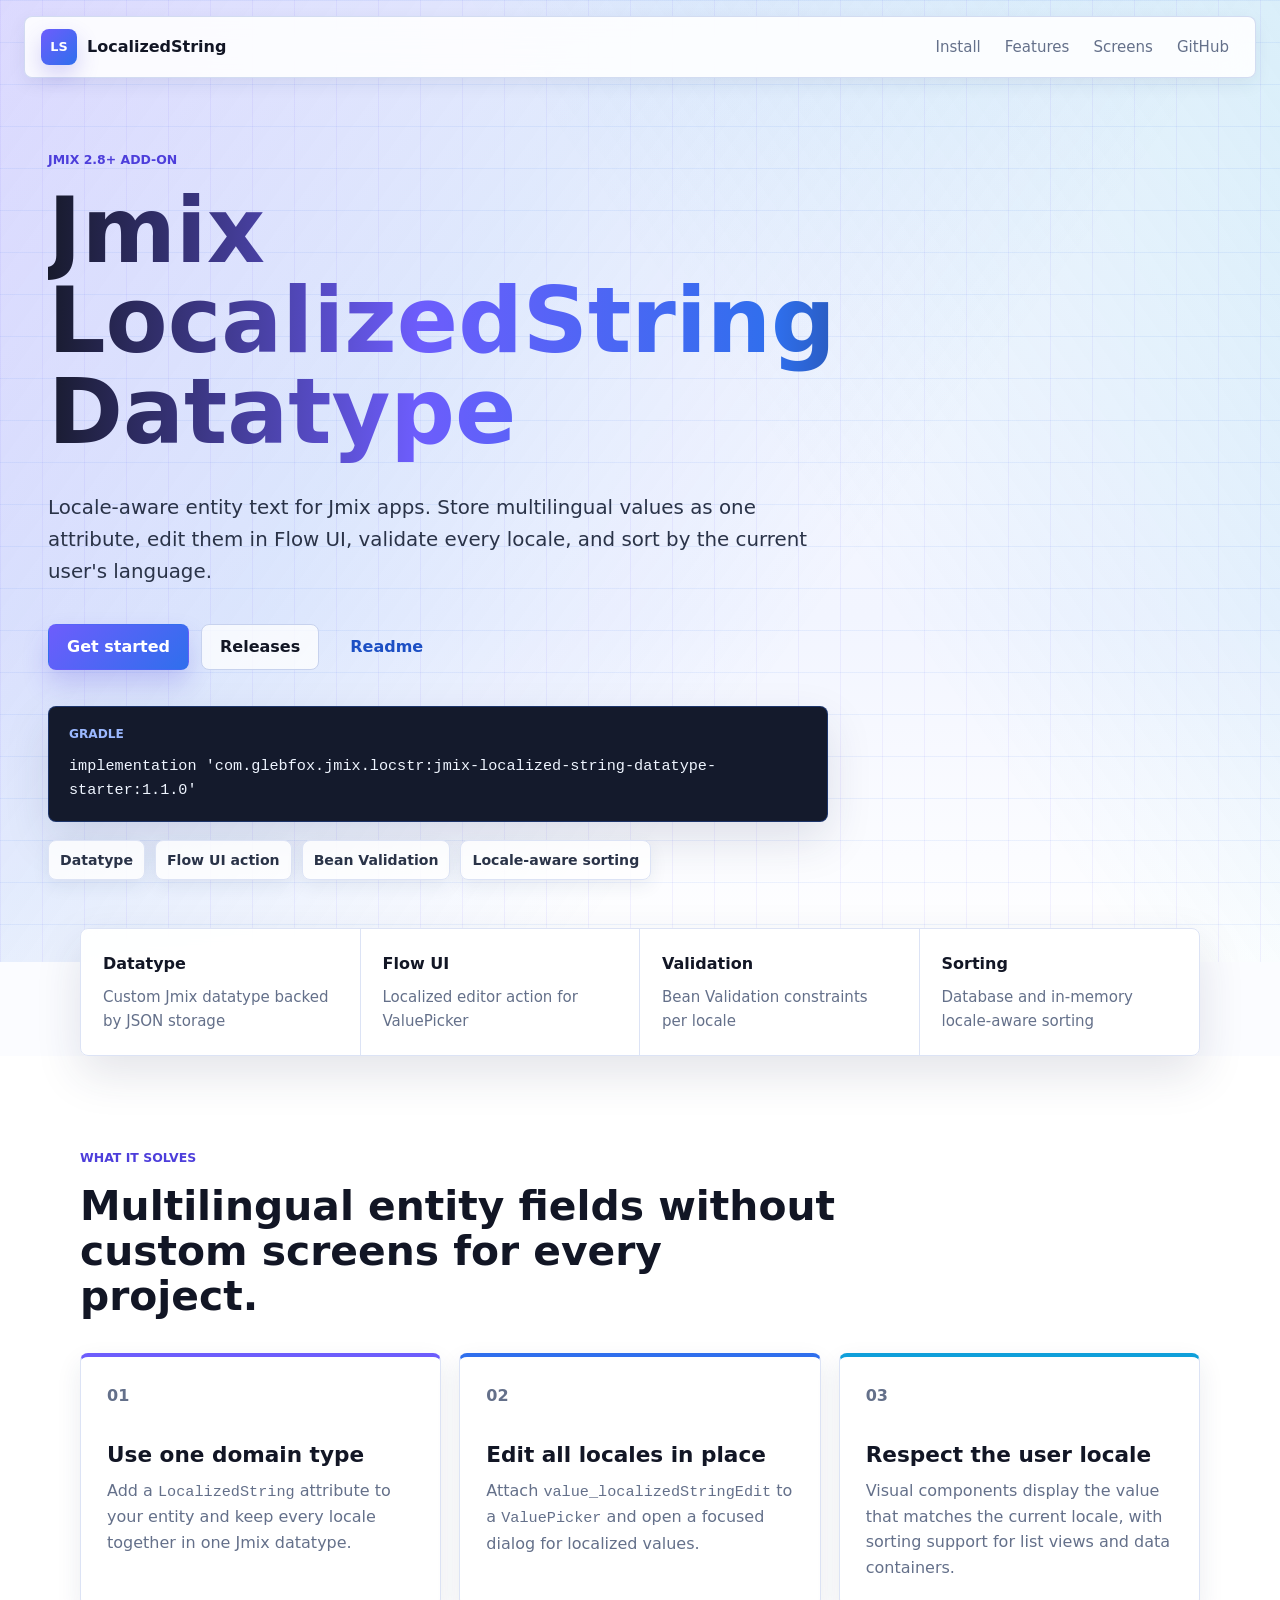
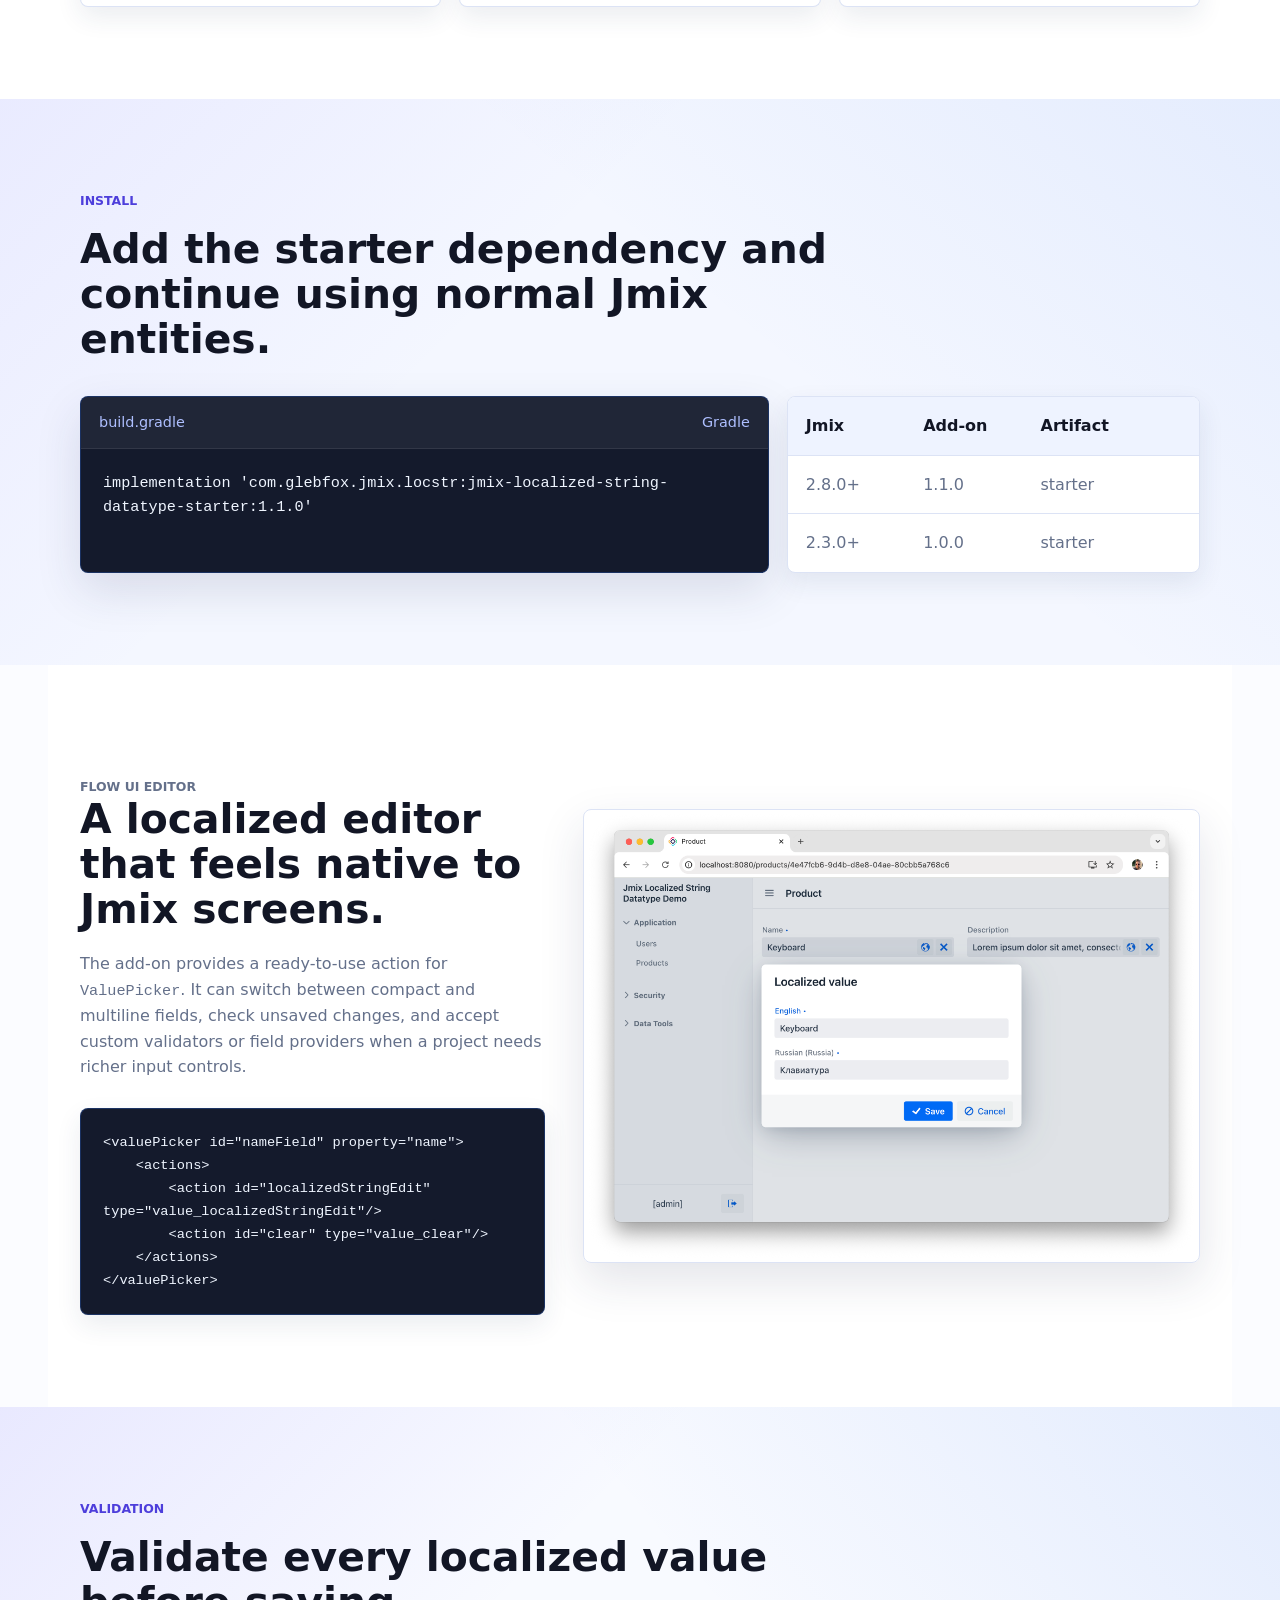
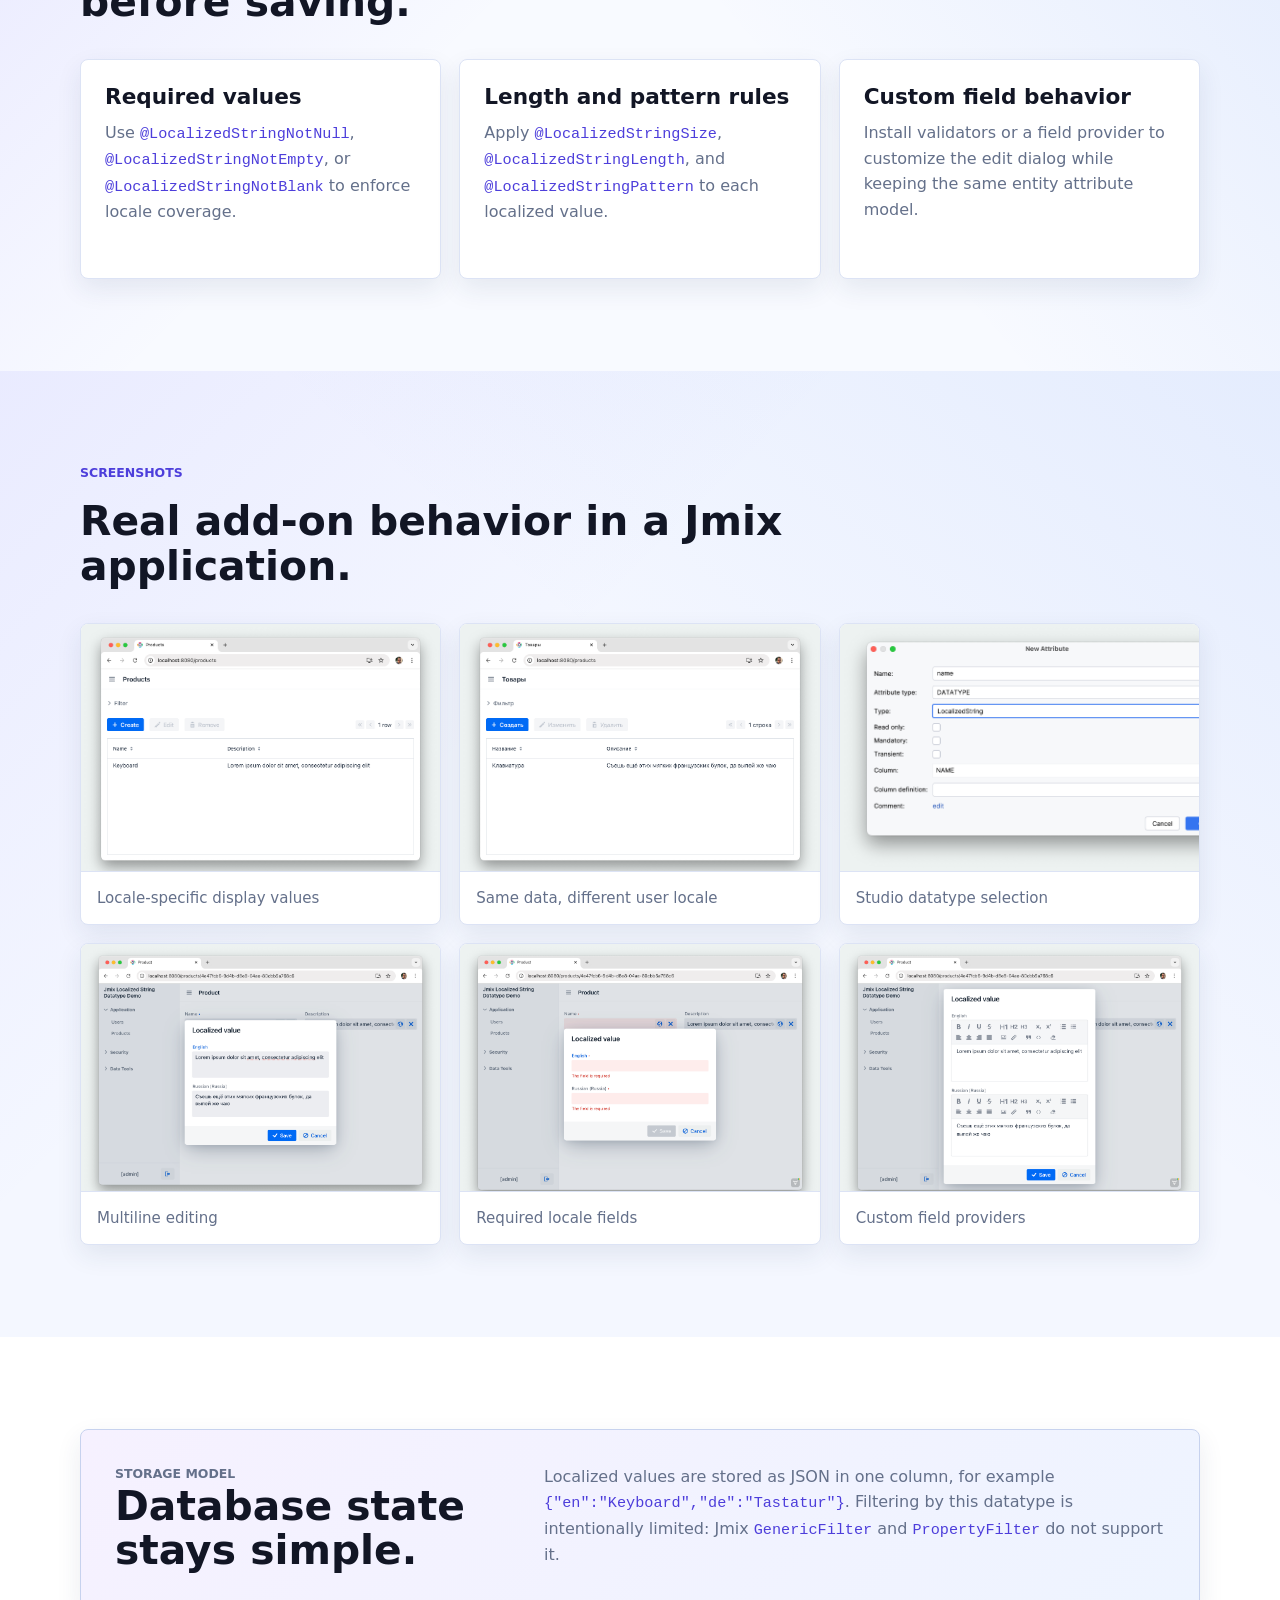
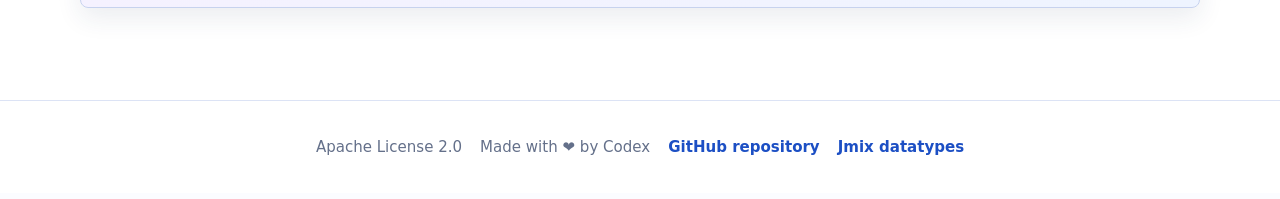
==== docs/index.html @ b75c4403 "Add GitHub Pages site" ====
<!doctype html>
<html lang="en">
<head>
    <meta charset="utf-8">
    <meta name="viewport" content="width=device-width, initial-scale=1">
    <meta name="description" content="Jmix LocalizedString Datatype add-on for storing, editing, validating, and sorting localized entity attributes.">
    <title>Jmix LocalizedString Datatype</title>
    <link rel="stylesheet" href="styles.css">
</head>
<body>
<header class="site-header">
    <a class="brand" href="#top" aria-label="Jmix LocalizedString Datatype home">
        <span class="brand-mark">LS</span>
        <span>LocalizedString</span>
    </a>
    <nav class="site-nav" aria-label="Primary navigation">
        <a href="#install">Install</a>
        <a href="#features">Features</a>
        <a href="#screens">Screens</a>
        <a href="https://github.com/glebfox/jmix-localized-string-datatype-addon">GitHub</a>
    </nav>
</header>

<main id="top">
    <section class="hero" aria-labelledby="hero-title">
        <div class="hero-shell">
            <div class="hero-content">
                <p class="eyebrow">Jmix 2.8+ add-on</p>
                <h1 id="hero-title">Jmix LocalizedString Datatype</h1>
                <p class="hero-copy">
                    Locale-aware entity text for Jmix apps. Store multilingual values as one
                    attribute, edit them in Flow UI, validate every locale, and sort by the
                    current user's language.
                </p>
                <div class="hero-actions" aria-label="Project links">
                    <a class="button primary" href="#install">Get started</a>
                    <a class="button secondary" href="https://github.com/glebfox/jmix-localized-string-datatype-addon/releases">Releases</a>
                    <a class="button ghost" href="https://github.com/glebfox/jmix-localized-string-datatype-addon/blob/main/README.md">Readme</a>
                </div>
                <div class="hero-terminal" aria-label="Gradle dependency">
                    <span class="terminal-label">Gradle</span>
                    <code>implementation 'com.glebfox.jmix.locstr:jmix-localized-string-datatype-starter:1.1.0'</code>
                </div>
                <div class="hero-tags" aria-label="Add-on capabilities">
                    <span>Datatype</span>
                    <span>Flow UI action</span>
                    <span>Bean Validation</span>
                    <span>Locale-aware sorting</span>
                </div>
            </div>
        </div>
    </section>

    <section class="proof-strip" aria-label="Project highlights">
        <div>
            <strong>Datatype</strong>
            <span>Custom Jmix datatype backed by JSON storage</span>
        </div>
        <div>
            <strong>Flow UI</strong>
            <span>Localized editor action for ValuePicker</span>
        </div>
        <div>
            <strong>Validation</strong>
            <span>Bean Validation constraints per locale</span>
        </div>
        <div>
            <strong>Sorting</strong>
            <span>Database and in-memory locale-aware sorting</span>
        </div>
    </section>

    <section class="section intro-section" id="features">
        <div class="section-heading">
            <p class="eyebrow">What it solves</p>
            <h2>Multilingual entity fields without custom screens for every project.</h2>
        </div>
        <div class="feature-grid">
            <article class="feature-card">
                <span class="feature-kicker">01</span>
                <h3>Use one domain type</h3>
                <p>
                    Add a <code>LocalizedString</code> attribute to your entity and keep every locale
                    together in one Jmix datatype.
                </p>
            </article>
            <article class="feature-card accent-coral">
                <span class="feature-kicker">02</span>
                <h3>Edit all locales in place</h3>
                <p>
                    Attach <code>value_localizedStringEdit</code> to a <code>ValuePicker</code>
                    and open a focused dialog for localized values.
                </p>
            </article>
            <article class="feature-card accent-gold">
                <span class="feature-kicker">03</span>
                <h3>Respect the user locale</h3>
                <p>
                    Visual components display the value that matches the current locale, with
                    sorting support for list views and data containers.
                </p>
            </article>
        </div>
    </section>

    <section class="section split-section" id="install">
        <div class="section-heading">
            <p class="eyebrow">Install</p>
            <h2>Add the starter dependency and continue using normal Jmix entities.</h2>
        </div>
        <div class="install-layout">
            <div class="code-panel" aria-label="Gradle dependency">
                <div class="code-panel-header">
                    <span>build.gradle</span>
                    <span>Gradle</span>
                </div>
                <pre><code>implementation 'com.glebfox.jmix.locstr:jmix-localized-string-datatype-starter:1.1.0'</code></pre>
            </div>
            <div class="compat-table" aria-label="Compatibility table">
                <div class="compat-row compat-head">
                    <span>Jmix</span>
                    <span>Add-on</span>
                    <span>Artifact</span>
                </div>
                <div class="compat-row">
                    <span>2.8.0+</span>
                    <span>1.1.0</span>
                    <span>starter</span>
                </div>
                <div class="compat-row">
                    <span>2.3.0+</span>
                    <span>1.0.0</span>
                    <span>starter</span>
                </div>
            </div>
        </div>
    </section>

    <section class="section showcase-section">
        <div class="showcase-copy">
            <p class="eyebrow">Flow UI editor</p>
            <h2>A localized editor that feels native to Jmix screens.</h2>
            <p>
                The add-on provides a ready-to-use action for <code>ValuePicker</code>. It can
                switch between compact and multiline fields, check unsaved changes, and accept
                custom validators or field providers when a project needs richer input controls.
            </p>
            <pre><code>&lt;valuePicker id="nameField" property="name"&gt;
    &lt;actions&gt;
        &lt;action id="localizedStringEdit" type="value_localizedStringEdit"/&gt;
        &lt;action id="clear" type="value_clear"/&gt;
    &lt;/actions&gt;
&lt;/valuePicker&gt;</code></pre>
        </div>
        <figure class="showcase-media">
            <img src="assets/img/edit-dialog.png" alt="LocalizedString edit dialog in a Jmix Flow UI view">
        </figure>
    </section>

    <section class="section validation-section">
        <div class="section-heading">
            <p class="eyebrow">Validation</p>
            <h2>Validate every localized value before saving.</h2>
        </div>
        <div class="validation-grid">
            <article>
                <h3>Required values</h3>
                <p>
                    Use <code>@LocalizedStringNotNull</code>, <code>@LocalizedStringNotEmpty</code>,
                    or <code>@LocalizedStringNotBlank</code> to enforce locale coverage.
                </p>
            </article>
            <article>
                <h3>Length and pattern rules</h3>
                <p>
                    Apply <code>@LocalizedStringSize</code>, <code>@LocalizedStringLength</code>,
                    and <code>@LocalizedStringPattern</code> to each localized value.
                </p>
            </article>
            <article>
                <h3>Custom field behavior</h3>
                <p>
                    Install validators or a field provider to customize the edit dialog while
                    keeping the same entity attribute model.
                </p>
            </article>
        </div>
    </section>

    <section class="section screens-section" id="screens">
        <div class="section-heading">
            <p class="eyebrow">Screenshots</p>
            <h2>Real add-on behavior in a Jmix application.</h2>
        </div>
        <div class="screen-grid">
            <figure>
                <img src="assets/img/localized-value-1.png" alt="Product list displaying English localized values">
                <figcaption>Locale-specific display values</figcaption>
            </figure>
            <figure>
                <img src="assets/img/localized-value-2.png" alt="Product list displaying Russian localized values">
                <figcaption>Same data, different user locale</figcaption>
            </figure>
            <figure>
                <img src="assets/img/attribute-datatype.png" alt="Jmix Studio attribute datatype selector with LocalizedString selected">
                <figcaption>Studio datatype selection</figcaption>
            </figure>
            <figure>
                <img src="assets/img/multiline-fields.png" alt="LocalizedString editor with multiline fields">
                <figcaption>Multiline editing</figcaption>
            </figure>
            <figure>
                <img src="assets/img/required-field.png" alt="LocalizedString editor showing required field validation">
                <figcaption>Required locale fields</figcaption>
            </figure>
            <figure>
                <img src="assets/img/field-provider.png" alt="LocalizedString editor using a custom rich text field provider">
                <figcaption>Custom field providers</figcaption>
            </figure>
        </div>
    </section>

    <section class="section notes-section">
        <div class="notes-panel">
            <div>
                <p class="eyebrow">Storage model</p>
                <h2>Database state stays simple.</h2>
            </div>
            <p>
                Localized values are stored as JSON in one column, for example
                <code>{"en":"Keyboard","de":"Tastatur"}</code>. Filtering by this datatype
                is intentionally limited: Jmix <code>GenericFilter</code> and
                <code>PropertyFilter</code> do not support it.
            </p>
        </div>
    </section>
</main>

<footer class="site-footer">
    <span>Apache License 2.0</span>
    <span>Made with ❤️ by Codex</span>
    <a href="https://github.com/glebfox/jmix-localized-string-datatype-addon">GitHub repository</a>
    <a href="https://docs.jmix.io/jmix/data-model/data-types.html">Jmix datatypes</a>
</footer>
</body>
</html>
---- docs/styles.css ----
:root {
    color-scheme: light;
    --ink: #121625;
    --ink-soft: #2a3348;
    --muted: #64708a;
    --line: #dce3f5;
    --line-strong: #c7d2ee;
    --surface: #ffffff;
    --surface-soft: #f4f7ff;
    --surface-blue: #eef4ff;
    --surface-lilac: #f5f1ff;
    --violet: #6d5dfc;
    --violet-dark: #4d3edb;
    --blue: #2f6fed;
    --blue-dark: #1c4fc4;
    --cyan: #0f9fda;
    --plum: #8d4de8;
    --shadow: 0 18px 46px rgba(35, 50, 88, 0.13);
    --shadow-soft: 0 10px 26px rgba(35, 50, 88, 0.09);
    --shadow-subtle: 0 6px 18px rgba(35, 50, 88, 0.07);
}

* {
    box-sizing: border-box;
}

html {
    scroll-behavior: smooth;
}

body {
    margin: 0;
    font-family: Inter, ui-sans-serif, system-ui, -apple-system, BlinkMacSystemFont, "Segoe UI", sans-serif;
    color: var(--ink);
    background: #fbfcff;
    line-height: 1.6;
}

a {
    color: inherit;
    text-decoration: none;
}

img {
    display: block;
    max-width: 100%;
}

code {
    font-family: "SFMono-Regular", Consolas, "Liberation Mono", monospace;
    font-size: 0.95em;
}

p code,
li code {
    overflow-wrap: anywhere;
}

pre {
    margin: 0;
    overflow-x: auto;
    white-space: pre;
}

.site-header {
    position: fixed;
    z-index: 20;
    top: 16px;
    right: 24px;
    left: 24px;
    display: flex;
    align-items: center;
    justify-content: space-between;
    min-height: 62px;
    padding: 10px 16px;
    color: var(--ink);
    background: rgba(255, 255, 255, 0.88);
    border: 1px solid rgba(199, 210, 238, 0.78);
    border-radius: 8px;
    box-shadow: var(--shadow-subtle);
    backdrop-filter: blur(18px);
}

.brand {
    display: inline-flex;
    align-items: center;
    gap: 10px;
    font-weight: 850;
}

.brand-mark {
    display: inline-grid;
    width: 36px;
    height: 36px;
    place-items: center;
    color: #ffffff;
    background: linear-gradient(135deg, var(--violet), var(--blue));
    border-radius: 8px;
    box-shadow: 0 10px 22px rgba(77, 62, 219, 0.22);
    font-size: 0.8rem;
}

.site-nav {
    display: flex;
    align-items: center;
    gap: 4px;
    font-size: 0.94rem;
}

.site-nav a {
    padding: 8px 10px;
    color: var(--muted);
    border-radius: 8px;
}

.site-nav a:hover,
.site-nav a:focus-visible {
    color: var(--blue-dark);
    background: var(--surface-blue);
}

.hero {
    position: relative;
    overflow: hidden;
    min-height: 730px;
    padding: 150px 32px 82px;
    background:
        linear-gradient(rgba(47, 111, 237, 0.08) 1px, transparent 1px),
        linear-gradient(90deg, rgba(109, 93, 252, 0.08) 1px, transparent 1px),
        linear-gradient(126deg, rgba(109, 93, 252, 0.22) 0%, rgba(47, 111, 237, 0.12) 34%, transparent 64%),
        linear-gradient(235deg, rgba(15, 159, 218, 0.14) 0%, transparent 42%),
        linear-gradient(180deg, #fbfcff 0%, #f2f5ff 64%, #ffffff 100%);
    background-size: 42px 42px, 42px 42px, auto, auto, auto;
}

.hero-shell {
    position: relative;
    z-index: 1;
    width: min(1184px, 100%);
    margin: 0 auto;
}

.hero-content {
    max-width: 980px;
}

.eyebrow {
    margin: 0 0 16px;
    color: var(--violet-dark);
    font-size: 0.78rem;
    font-weight: 850;
    letter-spacing: 0;
    text-transform: uppercase;
}

.hero h1 {
    display: block;
    max-width: 980px;
    margin: 0;
    padding-bottom: 0.08em;
    color: transparent;
    background: linear-gradient(92deg, #171a2b 0%, var(--violet) 38%, var(--blue) 74%, #171a2b 100%);
    -webkit-background-clip: text;
    background-clip: text;
    font-size: 5.65rem;
    line-height: 1;
    letter-spacing: 0;
}

.hero-copy {
    max-width: 760px;
    margin: 28px 0 0;
    color: var(--ink-soft);
    font-size: 1.24rem;
}

.hero-actions {
    display: flex;
    flex-wrap: wrap;
    gap: 12px;
    margin-top: 36px;
}

.button {
    display: inline-flex;
    align-items: center;
    justify-content: center;
    min-height: 46px;
    padding: 0 18px;
    border: 1px solid transparent;
    border-radius: 8px;
    font-weight: 850;
}

.button.primary {
    color: #ffffff;
    background: linear-gradient(135deg, var(--violet), var(--blue));
    box-shadow: 0 14px 26px rgba(77, 62, 219, 0.22);
}

.button.secondary {
    color: var(--ink);
    border-color: var(--line-strong);
    background: rgba(255, 255, 255, 0.76);
}

.button.ghost {
    color: var(--blue-dark);
}

.button:hover,
.button:focus-visible {
    transform: translateY(-1px);
}

.hero-terminal {
    display: grid;
    gap: 10px;
    width: min(780px, 100%);
    margin-top: 36px;
    padding: 18px 20px;
    color: #eff5ff;
    background: #141a2c;
    border: 1px solid rgba(47, 111, 237, 0.32);
    border-radius: 8px;
    box-shadow: var(--shadow);
}

.terminal-label {
    color: #9bb8ff;
    font-size: 0.76rem;
    font-weight: 850;
    text-transform: uppercase;
}

.hero-terminal code {
    overflow-wrap: anywhere;
}

.hero-tags {
    display: flex;
    flex-wrap: wrap;
    gap: 10px;
    margin-top: 18px;
}

.hero-tags span {
    padding: 8px 11px;
    color: var(--ink-soft);
    background: rgba(255, 255, 255, 0.84);
    border: 1px solid var(--line);
    border-radius: 8px;
    box-shadow: var(--shadow-subtle);
    font-size: 0.88rem;
    font-weight: 750;
}

.proof-strip {
    position: relative;
    z-index: 2;
    display: grid;
    grid-template-columns: repeat(4, 1fr);
    width: min(1120px, calc(100% - 48px));
    margin: -34px auto 0;
    overflow: hidden;
    background: rgba(255, 255, 255, 0.94);
    border: 1px solid var(--line);
    border-radius: 8px;
    box-shadow: var(--shadow);
    backdrop-filter: blur(16px);
}

.proof-strip div {
    min-height: 118px;
    padding: 22px;
    border-right: 1px solid var(--line);
}

.proof-strip div:last-child {
    border-right: 0;
}

.proof-strip strong {
    display: block;
    font-size: 1rem;
}

.proof-strip span {
    display: block;
    margin-top: 8px;
    color: var(--muted);
    font-size: 0.94rem;
}

.section {
    padding: 92px 32px;
}

.section-heading {
    width: min(1120px, 100%);
    margin: 0 auto 34px;
}

.section-heading h2,
.showcase-copy h2,
.notes-panel h2 {
    max-width: 760px;
    margin: 0;
    color: var(--ink);
    font-size: 2.55rem;
    line-height: 1.1;
    letter-spacing: 0;
}

.intro-section,
.notes-section {
    background: #ffffff;
}

.feature-grid {
    display: grid;
    grid-template-columns: repeat(3, 1fr);
    gap: 18px;
    width: min(1120px, 100%);
    margin: 0 auto;
}

.feature-card,
.validation-grid article,
.screen-grid figure {
    border: 1px solid var(--line);
    border-radius: 8px;
    background: var(--surface);
    box-shadow: var(--shadow-soft);
}

.feature-card {
    min-height: 250px;
    padding: 26px;
    border-top: 4px solid var(--violet);
}

.feature-card.accent-coral {
    border-top-color: var(--blue);
}

.feature-card.accent-gold {
    border-top-color: var(--cyan);
}

.feature-kicker {
    display: block;
    color: var(--muted);
    font-weight: 850;
}

.feature-card h3,
.validation-grid h3 {
    margin: 34px 0 10px;
    font-size: 1.35rem;
    line-height: 1.2;
}

.feature-card p,
.validation-grid p,
.showcase-copy p,
.notes-panel p {
    margin: 0;
    color: var(--muted);
}

.split-section,
.screens-section {
    background:
        linear-gradient(135deg, rgba(109, 93, 252, 0.08), transparent 38%),
        linear-gradient(220deg, rgba(47, 111, 237, 0.08), transparent 42%),
        var(--surface-soft);
}

.install-layout {
    display: grid;
    grid-template-columns: minmax(0, 1.25fr) minmax(320px, 0.75fr);
    gap: 18px;
    width: min(1120px, 100%);
    margin: 0 auto;
    align-items: stretch;
}

.code-panel {
    overflow: hidden;
    color: #eff5ff;
    background: #141a2c;
    border: 1px solid rgba(47, 111, 237, 0.28);
    border-radius: 8px;
    box-shadow: var(--shadow);
}

.code-panel-header {
    display: flex;
    justify-content: space-between;
    gap: 18px;
    padding: 14px 18px;
    color: #aebfff;
    background: rgba(255, 255, 255, 0.05);
    border-bottom: 1px solid rgba(255, 255, 255, 0.08);
    font-size: 0.9rem;
}

.code-panel pre,
.showcase-copy pre {
    padding: 22px;
    white-space: pre-wrap;
    overflow-wrap: anywhere;
}

.compat-table {
    display: grid;
    align-content: start;
    overflow: hidden;
    background: var(--surface);
    border: 1px solid var(--line);
    border-radius: 8px;
    box-shadow: var(--shadow-soft);
}

.compat-row {
    display: grid;
    grid-template-columns: 0.9fr 0.9fr 1.2fr;
    gap: 12px;
    padding: 16px 18px;
    border-bottom: 1px solid var(--line);
    color: var(--muted);
}

.compat-row:last-child {
    border-bottom: 0;
}

.compat-head {
    color: var(--ink);
    background: #eef3ff;
    font-weight: 850;
}

.showcase-section {
    display: grid;
    grid-template-columns: minmax(320px, 0.86fr) minmax(0, 1.14fr);
    gap: 38px;
    width: min(1184px, 100%);
    margin: 0 auto;
    align-items: center;
    background: #ffffff;
}

.showcase-copy {
    min-width: 0;
}

.showcase-copy p {
    max-width: 620px;
    margin-top: 20px;
}

.showcase-copy pre {
    margin-top: 28px;
    color: #eff5ff;
    background: #141a2c;
    border: 1px solid rgba(47, 111, 237, 0.28);
    border-radius: 8px;
    box-shadow: var(--shadow-soft);
    font-size: 0.9rem;
}

.showcase-media {
    margin: 0;
}

.showcase-media img {
    width: 100%;
    border: 1px solid var(--line);
    border-radius: 8px;
    box-shadow: var(--shadow);
}

.validation-section {
    background:
        linear-gradient(135deg, rgba(109, 93, 252, 0.11), transparent 38%),
        linear-gradient(230deg, rgba(47, 111, 237, 0.1), transparent 42%),
        #f8faff;
}

.validation-grid {
    display: grid;
    grid-template-columns: repeat(3, 1fr);
    gap: 18px;
    width: min(1120px, 100%);
    margin: 0 auto;
}

.validation-grid article {
    min-height: 220px;
    padding: 24px;
}

.validation-grid h3 {
    margin-top: 0;
}

.validation-grid code {
    color: var(--violet-dark);
}

.screen-grid {
    display: grid;
    grid-template-columns: repeat(3, 1fr);
    gap: 18px;
    width: min(1120px, 100%);
    margin: 0 auto;
}

.screen-grid figure {
    overflow: hidden;
    margin: 0;
}

.screen-grid img {
    width: 100%;
    aspect-ratio: 1.45;
    object-fit: cover;
    object-position: top left;
    background: #edf2f1;
    border-bottom: 1px solid var(--line);
}

.screen-grid figcaption {
    padding: 14px 16px;
    color: var(--muted);
    font-size: 0.94rem;
}

.notes-panel {
    display: grid;
    grid-template-columns: 0.78fr 1.22fr;
    gap: 32px;
    width: min(1120px, 100%);
    margin: 0 auto;
    padding: 34px;
    background: linear-gradient(135deg, #f6f1ff, #eef4ff);
    border: 1px solid var(--line-strong);
    border-radius: 8px;
    box-shadow: var(--shadow-soft);
}

.notes-panel code {
    color: var(--violet-dark);
}

.site-footer {
    display: flex;
    flex-wrap: wrap;
    gap: 18px;
    justify-content: center;
    padding: 34px 24px;
    color: var(--muted);
    background: #ffffff;
    border-top: 1px solid var(--line);
    font-size: 0.94rem;
}

.site-footer a {
    color: var(--blue-dark);
    font-weight: 750;
}

@media (max-width: 1040px) {
    .hero {
        min-height: 0;
    }

    .hero h1 {
        font-size: 4.3rem;
    }
}

@media (max-width: 960px) {
    .site-header {
        position: absolute;
        top: 12px;
        right: 16px;
        left: 16px;
    }

    .site-nav {
        display: none;
    }

    .hero {
        padding: 112px 20px 58px;
    }

    .hero h1 {
        font-size: 3.45rem;
    }

    .hero-copy {
        font-size: 1.08rem;
    }

    .proof-strip,
    .feature-grid,
    .install-layout,
    .showcase-section,
    .validation-grid,
    .screen-grid,
    .notes-panel {
        grid-template-columns: 1fr;
    }

    .proof-strip {
        width: calc(100% - 32px);
        margin-top: -28px;
    }

    .proof-strip div {
        min-height: 0;
        border-right: 0;
        border-bottom: 1px solid var(--line);
    }

    .proof-strip div:last-child {
        border-bottom: 0;
    }

    .section {
        padding: 68px 20px;
    }

    .section-heading h2,
    .showcase-copy h2,
    .notes-panel h2 {
        font-size: 2rem;
    }

    .showcase-section {
        padding-right: 20px;
        padding-left: 20px;
    }
}

@media (max-width: 560px) {
    .brand {
        font-size: 0.95rem;
    }

    .hero {
        padding-top: 98px;
    }

    .hero h1 {
        font-size: 2.46rem;
    }

    .hero-actions {
        flex-direction: column;
        align-items: stretch;
    }

    .button {
        width: 100%;
    }

    .feature-card {
        min-height: 0;
    }

    .compat-row {
        grid-template-columns: 1fr;
        gap: 4px;
    }

    .hero-terminal,
    .code-panel pre,
    .showcase-copy pre {
        padding: 16px;
        font-size: 0.78rem;
    }

    .notes-panel {
        padding: 22px;
    }
}
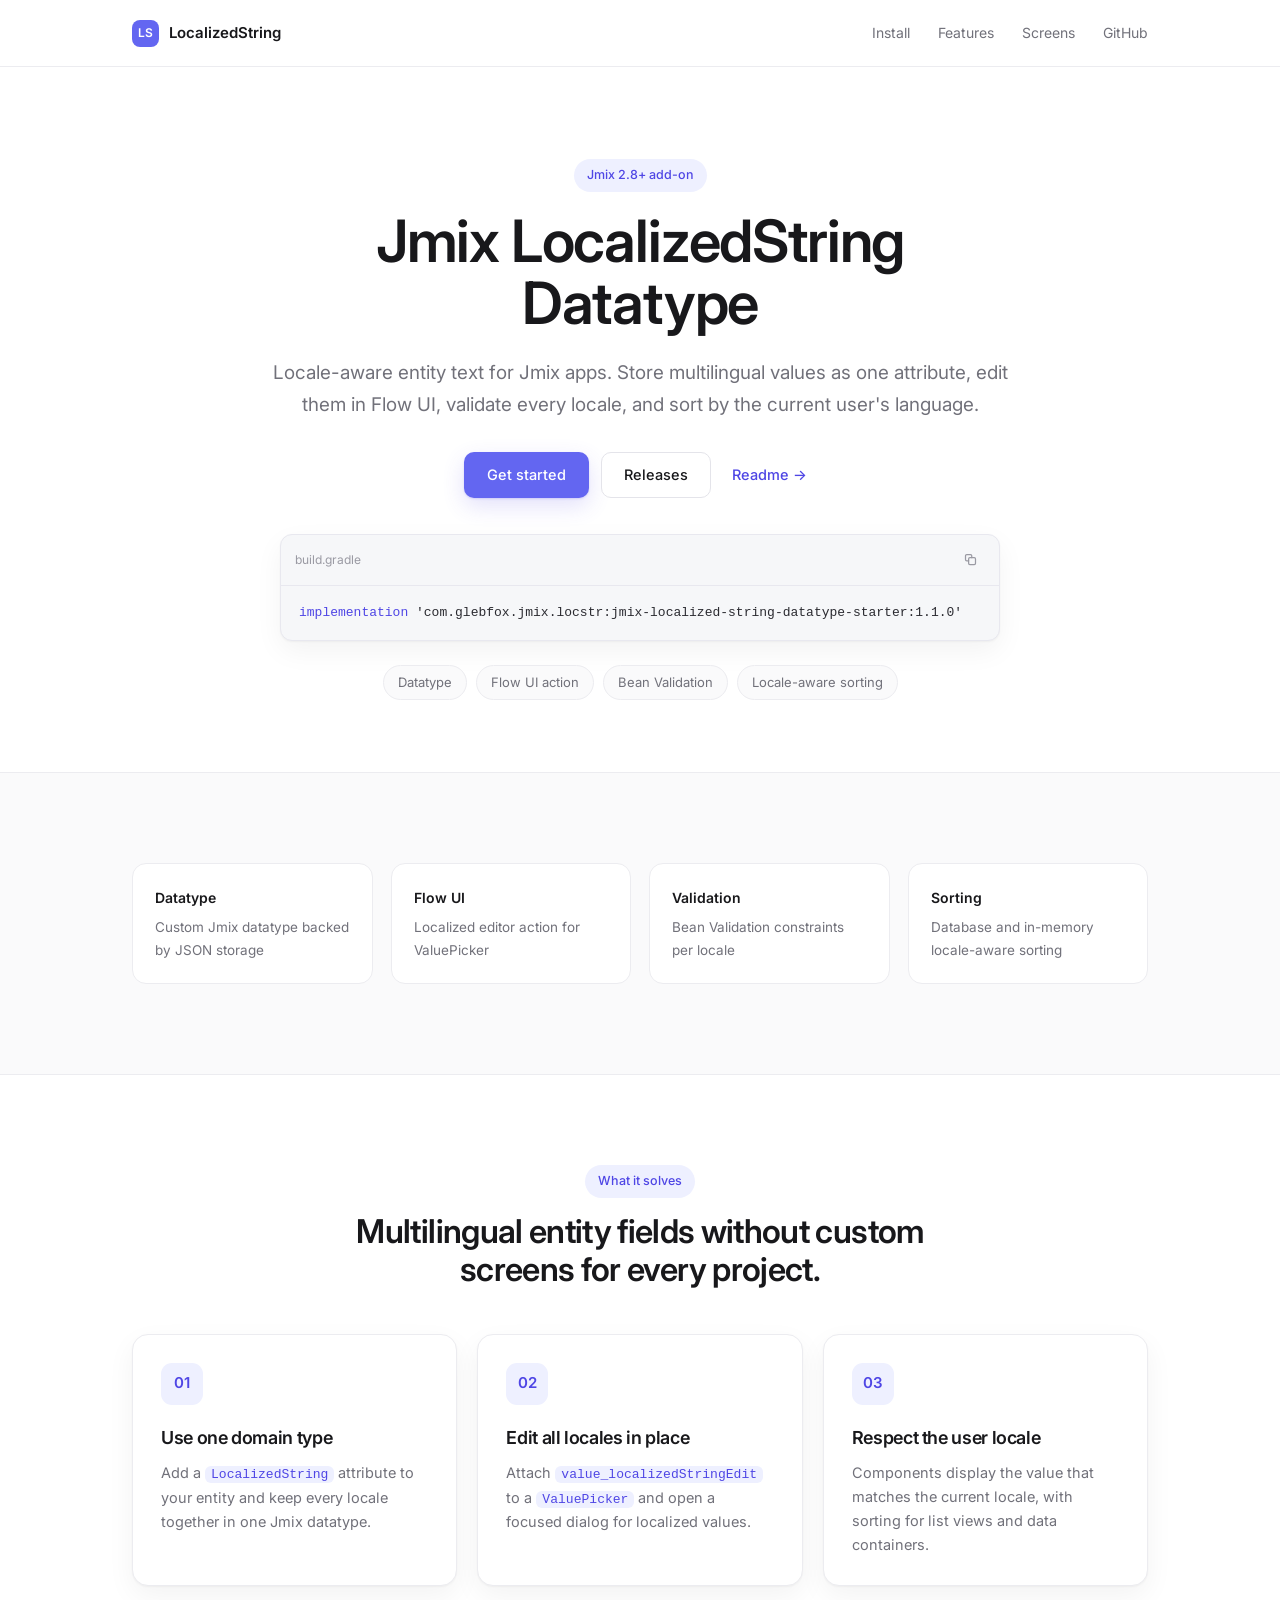
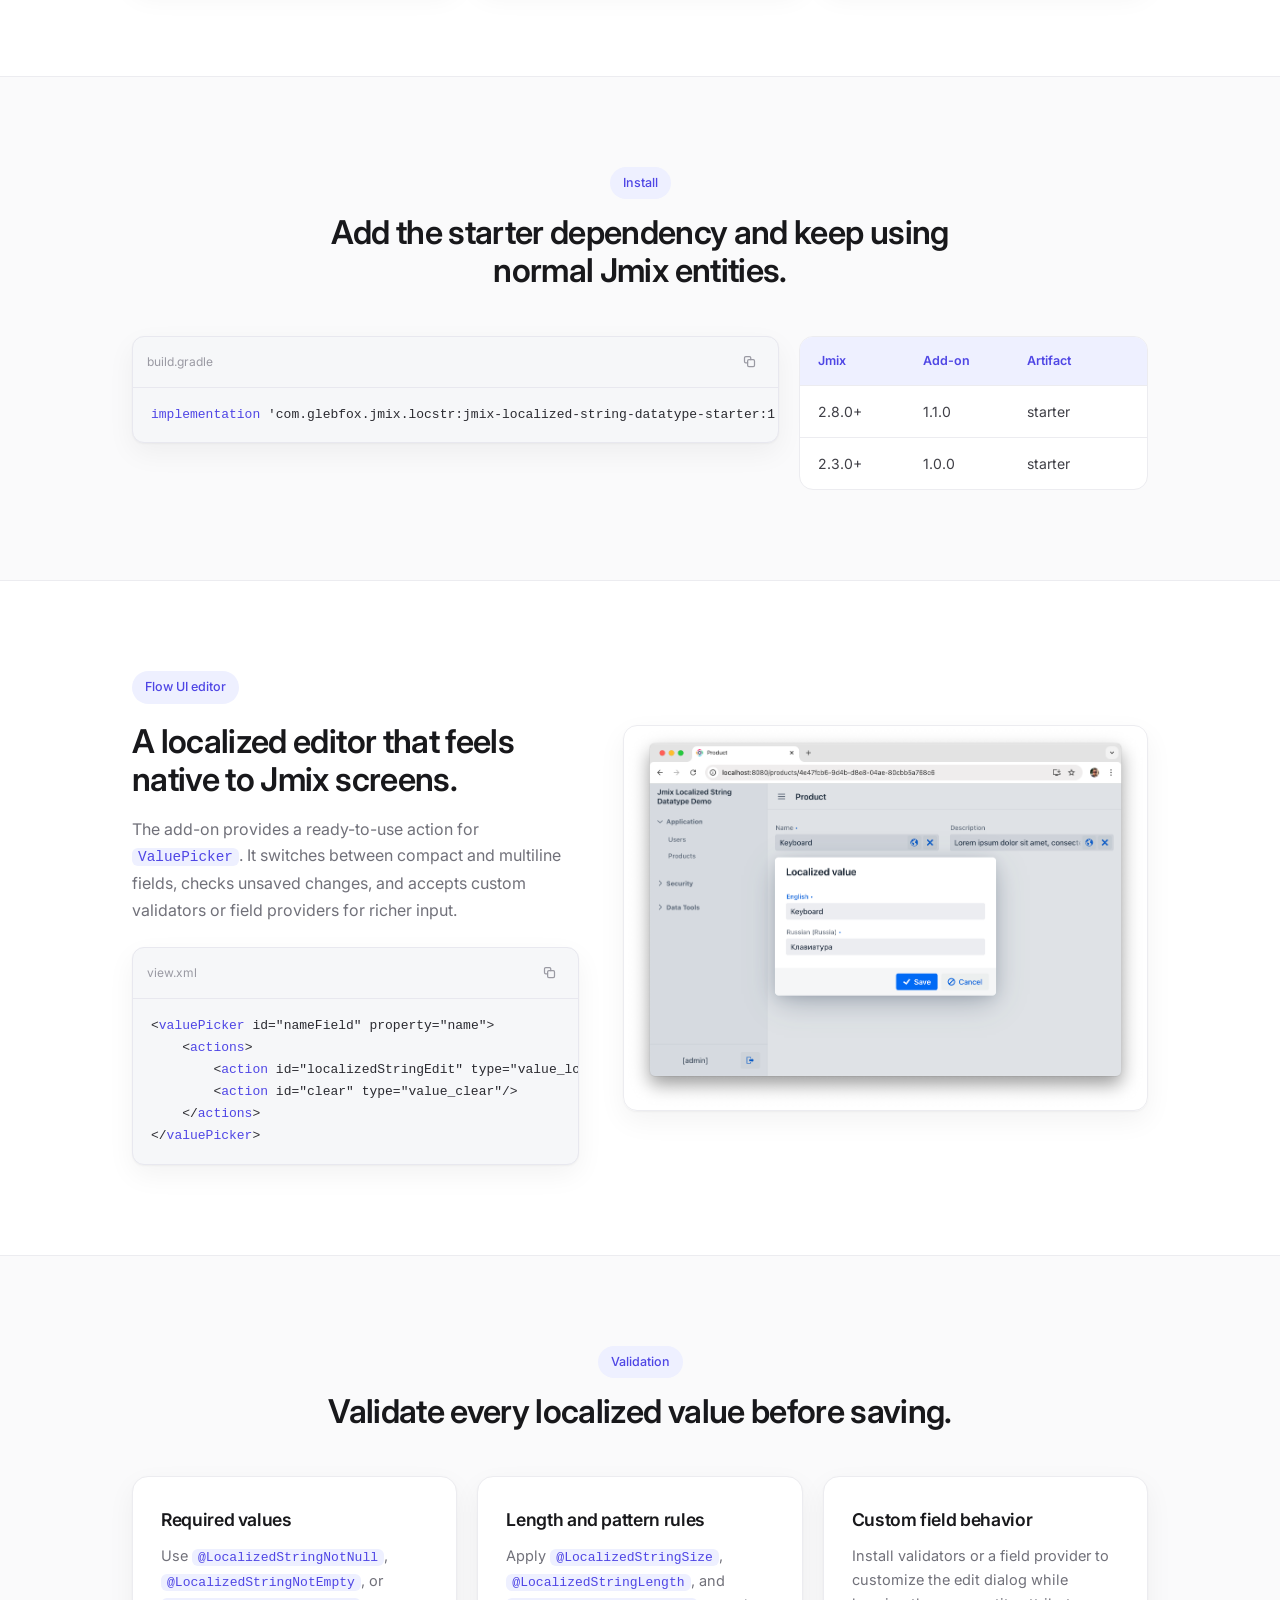
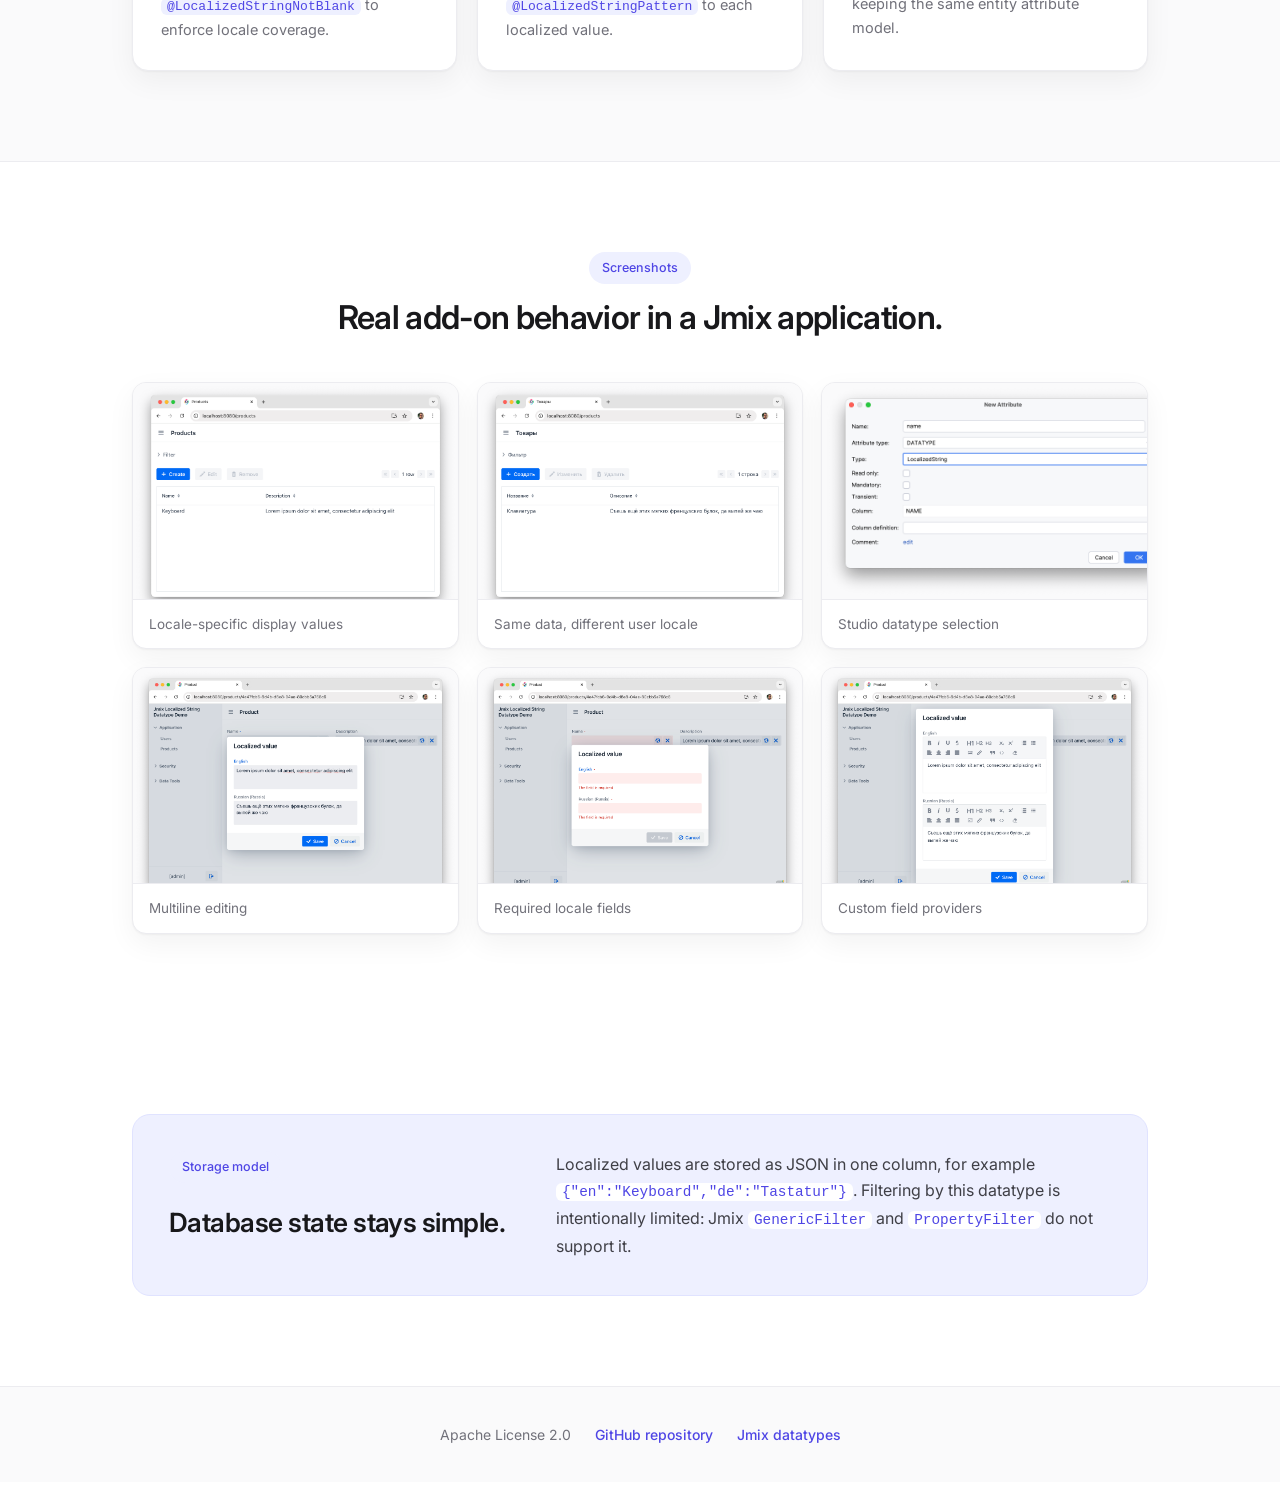
==== commit 4babaf3b: "Redesign GitHub Pages site Co-Authored-By: Claude Opus 4.8 (1M context) <noreply@anthropic.com>" ====
--- a/docs/index.html
+++ b/docs/index.html
@@ -5,242 +5,273 @@
     <meta name="viewport" content="width=device-width, initial-scale=1">
     <meta name="description" content="Jmix LocalizedString Datatype add-on for storing, editing, validating, and sorting localized entity attributes.">
     <title>Jmix LocalizedString Datatype</title>
+    <link rel="preconnect" href="https://fonts.googleapis.com">
+    <link rel="preconnect" href="https://fonts.gstatic.com" crossorigin>
+    <link href="https://fonts.googleapis.com/css2?family=Inter:wght@400;500;600;700&display=swap" rel="stylesheet">
     <link rel="stylesheet" href="styles.css">
 </head>
-<body>
-<header class="site-header">
-    <a class="brand" href="#top" aria-label="Jmix LocalizedString Datatype home">
-        <span class="brand-mark">LS</span>
-        <span>LocalizedString</span>
-    </a>
-    <nav class="site-nav" aria-label="Primary navigation">
-        <a href="#install">Install</a>
-        <a href="#features">Features</a>
-        <a href="#screens">Screens</a>
-        <a href="https://github.com/glebfox/jmix-localized-string-datatype-addon">GitHub</a>
-    </nav>
+<body id="top">
+<header class="nav">
+    <div class="wrap nav-inner">
+        <a class="brand" href="#top" aria-label="Jmix LocalizedString Datatype home">
+            <span class="mk">LS</span>
+            <span>LocalizedString</span>
+        </a>
+        <nav class="nav-links" aria-label="Primary navigation">
+            <a href="#install">Install</a>
+            <a href="#features">Features</a>
+            <a href="#screens">Screens</a>
+            <a href="https://github.com/glebfox/jmix-localized-string-datatype-addon">GitHub</a>
+        </nav>
+    </div>
 </header>
 
-<main id="top">
+<main>
     <section class="hero" aria-labelledby="hero-title">
-        <div class="hero-shell">
-            <div class="hero-content">
-                <p class="eyebrow">Jmix 2.8+ add-on</p>
-                <h1 id="hero-title">Jmix LocalizedString Datatype</h1>
-                <p class="hero-copy">
-                    Locale-aware entity text for Jmix apps. Store multilingual values as one
-                    attribute, edit them in Flow UI, validate every locale, and sort by the
-                    current user's language.
+        <div class="wrap">
+            <span class="eyebrow">Jmix 2.8+ add-on</span>
+            <h1 id="hero-title">Jmix LocalizedString Datatype</h1>
+            <p class="lede">
+                Locale-aware entity text for Jmix apps. Store multilingual values as one
+                attribute, edit them in Flow UI, validate every locale, and sort by the
+                current user's language.
+            </p>
+            <div class="actions">
+                <a class="btn primary" href="#install">Get started</a>
+                <a class="btn secondary" href="https://github.com/glebfox/jmix-localized-string-datatype-addon/releases">Releases</a>
+                <a class="btn text" href="https://github.com/glebfox/jmix-localized-string-datatype-addon/blob/main/README.md">Readme &rarr;</a>
+            </div>
+            <div class="install" aria-label="Gradle dependency">
+                <div class="co">
+                    <span class="fn">build.gradle</span>
+                    <button class="copy" type="button" title="Copy" aria-label="Copy dependency to clipboard">
+                        <svg class="ic ic-copy" viewBox="0 0 24 24" aria-hidden="true"><rect x="9" y="9" width="11" height="11" rx="2"/><path d="M14 9V6a2 2 0 0 0-2-2H6a2 2 0 0 0-2 2v6a2 2 0 0 0 2 2h3"/></svg>
+                        <svg class="ic ic-ok" viewBox="0 0 24 24" aria-hidden="true"><path d="M5 12l4.5 4.5L19 7"/></svg>
+                        <span class="ct">Copy</span>
+                    </button>
+                </div>
+                <pre><code><span class="k">implementation</span> 'com.glebfox.jmix.locstr:jmix-localized-string-datatype-starter:1.1.0'</code></pre>
+            </div>
+            <div class="tags" aria-label="Add-on capabilities">
+                <span>Datatype</span>
+                <span>Flow UI action</span>
+                <span>Bean Validation</span>
+                <span>Locale-aware sorting</span>
+            </div>
+        </div>
+    </section>
+
+    <section class="section soft" aria-label="Project highlights">
+        <div class="wrap">
+            <div class="proof-grid">
+                <div>
+                    <strong>Datatype</strong>
+                    <span>Custom Jmix datatype backed by JSON storage</span>
+                </div>
+                <div>
+                    <strong>Flow UI</strong>
+                    <span>Localized editor action for ValuePicker</span>
+                </div>
+                <div>
+                    <strong>Validation</strong>
+                    <span>Bean Validation constraints per locale</span>
+                </div>
+                <div>
+                    <strong>Sorting</strong>
+                    <span>Database and in-memory locale-aware sorting</span>
+                </div>
+            </div>
+        </div>
+    </section>
+
+    <section class="section" id="features">
+        <div class="wrap">
+            <div class="sec-head">
+                <span class="eyebrow">What it solves</span>
+                <h2>Multilingual entity fields without custom screens for every project.</h2>
+            </div>
+            <div class="grid-3">
+                <article class="card">
+                    <span class="chip">01</span>
+                    <h3>Use one domain type</h3>
+                    <p>Add a <code>LocalizedString</code> attribute to your entity and keep every locale together in one Jmix datatype.</p>
+                </article>
+                <article class="card">
+                    <span class="chip">02</span>
+                    <h3>Edit all locales in place</h3>
+                    <p>Attach <code>value_localizedStringEdit</code> to a <code>ValuePicker</code> and open a focused dialog for localized values.</p>
+                </article>
+                <article class="card">
+                    <span class="chip">03</span>
+                    <h3>Respect the user locale</h3>
+                    <p>Components display the value that matches the current locale, with sorting for list views and data containers.</p>
+                </article>
+            </div>
+        </div>
+    </section>
+
+    <section class="section soft" id="install">
+        <div class="wrap">
+            <div class="sec-head">
+                <span class="eyebrow">Install</span>
+                <h2>Add the starter dependency and keep using normal Jmix entities.</h2>
+            </div>
+            <div class="install-layout">
+                <div class="codepanel" aria-label="Gradle dependency">
+                    <div class="co">
+                        <span class="fn">build.gradle</span>
+                        <button class="copy" type="button" title="Copy" aria-label="Copy dependency to clipboard">
+                            <svg class="ic ic-copy" viewBox="0 0 24 24" aria-hidden="true"><rect x="9" y="9" width="11" height="11" rx="2"/><path d="M14 9V6a2 2 0 0 0-2-2H6a2 2 0 0 0-2 2v6a2 2 0 0 0 2 2h3"/></svg>
+                            <svg class="ic ic-ok" viewBox="0 0 24 24" aria-hidden="true"><path d="M5 12l4.5 4.5L19 7"/></svg>
+                            <span class="ct">Copy</span>
+                        </button>
+                    </div>
+                    <pre><code><span class="k">implementation</span> 'com.glebfox.jmix.locstr:jmix-localized-string-datatype-starter:1.1.0'</code></pre>
+                </div>
+                <div class="compat" aria-label="Compatibility table">
+                    <div class="crow head"><span>Jmix</span><span>Add-on</span><span>Artifact</span></div>
+                    <div class="crow"><span>2.8.0+</span><span>1.1.0</span><span>starter</span></div>
+                    <div class="crow"><span>2.3.0+</span><span>1.0.0</span><span>starter</span></div>
+                </div>
+            </div>
+        </div>
+    </section>
+
+    <section class="section">
+        <div class="wrap">
+            <div class="showcase">
+                <div class="showcase-copy">
+                    <span class="eyebrow">Flow UI editor</span>
+                    <h2>A localized editor that feels native to Jmix screens.</h2>
+                    <p>
+                        The add-on provides a ready-to-use action for <code>ValuePicker</code>. It switches
+                        between compact and multiline fields, checks unsaved changes, and accepts custom
+                        validators or field providers for richer input.
+                    </p>
+                    <div class="codepanel codewrap" aria-label="Flow UI view XML">
+                        <div class="co">
+                            <span class="fn">view.xml</span>
+                            <button class="copy" type="button" title="Copy" aria-label="Copy snippet to clipboard">
+                            <svg class="ic ic-copy" viewBox="0 0 24 24" aria-hidden="true"><rect x="9" y="9" width="11" height="11" rx="2"/><path d="M14 9V6a2 2 0 0 0-2-2H6a2 2 0 0 0-2 2v6a2 2 0 0 0 2 2h3"/></svg>
+                            <svg class="ic ic-ok" viewBox="0 0 24 24" aria-hidden="true"><path d="M5 12l4.5 4.5L19 7"/></svg>
+                            <span class="ct">Copy</span>
+                        </button>
+                        </div>
+                        <pre><code>&lt;<span class="t">valuePicker</span> id="nameField" property="name"&gt;
+    &lt;<span class="t">actions</span>&gt;
+        &lt;<span class="t">action</span> id="localizedStringEdit" type="value_localizedStringEdit"/&gt;
+        &lt;<span class="t">action</span> id="clear" type="value_clear"/&gt;
+    &lt;/<span class="t">actions</span>&gt;
+&lt;/<span class="t">valuePicker</span>&gt;</code></pre>
+                    </div>
+                </div>
+                <figure class="showcase-media">
+                    <img src="assets/img/edit-dialog.png" alt="LocalizedString edit dialog in a Jmix Flow UI view" loading="lazy">
+                </figure>
+            </div>
+        </div>
+    </section>
+
+    <section class="section soft">
+        <div class="wrap">
+            <div class="sec-head">
+                <span class="eyebrow">Validation</span>
+                <h2>Validate every localized value before saving.</h2>
+            </div>
+            <div class="grid-3">
+                <article class="vcard">
+                    <h3>Required values</h3>
+                    <p>Use <code>@LocalizedStringNotNull</code>, <code>@LocalizedStringNotEmpty</code>, or <code>@LocalizedStringNotBlank</code> to enforce locale coverage.</p>
+                </article>
+                <article class="vcard">
+                    <h3>Length and pattern rules</h3>
+                    <p>Apply <code>@LocalizedStringSize</code>, <code>@LocalizedStringLength</code>, and <code>@LocalizedStringPattern</code> to each localized value.</p>
+                </article>
+                <article class="vcard">
+                    <h3>Custom field behavior</h3>
+                    <p>Install validators or a field provider to customize the edit dialog while keeping the same entity attribute model.</p>
+                </article>
+            </div>
+        </div>
+    </section>
+
+    <section class="section" id="screens">
+        <div class="wrap">
+            <div class="sec-head">
+                <span class="eyebrow">Screenshots</span>
+                <h2>Real add-on behavior in a Jmix application.</h2>
+            </div>
+            <div class="screens">
+                <figure>
+                    <img src="assets/img/localized-value-1.png" alt="Product list displaying English localized values" loading="lazy">
+                    <figcaption>Locale-specific display values</figcaption>
+                </figure>
+                <figure>
+                    <img src="assets/img/localized-value-2.png" alt="Product list displaying Russian localized values" loading="lazy">
+                    <figcaption>Same data, different user locale</figcaption>
+                </figure>
+                <figure>
+                    <img src="assets/img/attribute-datatype.png" alt="Jmix Studio attribute datatype selector with LocalizedString selected" loading="lazy">
+                    <figcaption>Studio datatype selection</figcaption>
+                </figure>
+                <figure>
+                    <img src="assets/img/multiline-fields.png" alt="LocalizedString editor with multiline fields" loading="lazy">
+                    <figcaption>Multiline editing</figcaption>
+                </figure>
+                <figure>
+                    <img src="assets/img/required-field.png" alt="LocalizedString editor showing required field validation" loading="lazy">
+                    <figcaption>Required locale fields</figcaption>
+                </figure>
+                <figure>
+                    <img src="assets/img/field-provider.png" alt="LocalizedString editor using a custom rich text field provider" loading="lazy">
+                    <figcaption>Custom field providers</figcaption>
+                </figure>
+            </div>
+        </div>
+    </section>
+
+    <section class="section">
+        <div class="wrap">
+            <div class="notes">
+                <div>
+                    <span class="eyebrow">Storage model</span>
+                    <h2>Database state stays simple.</h2>
+                </div>
+                <p>
+                    Localized values are stored as JSON in one column, for example
+                    <code>{"en":"Keyboard","de":"Tastatur"}</code>. Filtering by this datatype
+                    is intentionally limited: Jmix <code>GenericFilter</code> and
+                    <code>PropertyFilter</code> do not support it.
                 </p>
-                <div class="hero-actions" aria-label="Project links">
-                    <a class="button primary" href="#install">Get started</a>
-                    <a class="button secondary" href="https://github.com/glebfox/jmix-localized-string-datatype-addon/releases">Releases</a>
-                    <a class="button ghost" href="https://github.com/glebfox/jmix-localized-string-datatype-addon/blob/main/README.md">Readme</a>
-                </div>
-                <div class="hero-terminal" aria-label="Gradle dependency">
-                    <span class="terminal-label">Gradle</span>
-                    <code>implementation 'com.glebfox.jmix.locstr:jmix-localized-string-datatype-starter:1.1.0'</code>
-                </div>
-                <div class="hero-tags" aria-label="Add-on capabilities">
-                    <span>Datatype</span>
-                    <span>Flow UI action</span>
-                    <span>Bean Validation</span>
-                    <span>Locale-aware sorting</span>
-                </div>
-            </div>
-        </div>
-    </section>
-
-    <section class="proof-strip" aria-label="Project highlights">
-        <div>
-            <strong>Datatype</strong>
-            <span>Custom Jmix datatype backed by JSON storage</span>
-        </div>
-        <div>
-            <strong>Flow UI</strong>
-            <span>Localized editor action for ValuePicker</span>
-        </div>
-        <div>
-            <strong>Validation</strong>
-            <span>Bean Validation constraints per locale</span>
-        </div>
-        <div>
-            <strong>Sorting</strong>
-            <span>Database and in-memory locale-aware sorting</span>
-        </div>
-    </section>
-
-    <section class="section intro-section" id="features">
-        <div class="section-heading">
-            <p class="eyebrow">What it solves</p>
-            <h2>Multilingual entity fields without custom screens for every project.</h2>
-        </div>
-        <div class="feature-grid">
-            <article class="feature-card">
-                <span class="feature-kicker">01</span>
-                <h3>Use one domain type</h3>
-                <p>
-                    Add a <code>LocalizedString</code> attribute to your entity and keep every locale
-                    together in one Jmix datatype.
-                </p>
-            </article>
-            <article class="feature-card accent-coral">
-                <span class="feature-kicker">02</span>
-                <h3>Edit all locales in place</h3>
-                <p>
-                    Attach <code>value_localizedStringEdit</code> to a <code>ValuePicker</code>
-                    and open a focused dialog for localized values.
-                </p>
-            </article>
-            <article class="feature-card accent-gold">
-                <span class="feature-kicker">03</span>
-                <h3>Respect the user locale</h3>
-                <p>
-                    Visual components display the value that matches the current locale, with
-                    sorting support for list views and data containers.
-                </p>
-            </article>
-        </div>
-    </section>
-
-    <section class="section split-section" id="install">
-        <div class="section-heading">
-            <p class="eyebrow">Install</p>
-            <h2>Add the starter dependency and continue using normal Jmix entities.</h2>
-        </div>
-        <div class="install-layout">
-            <div class="code-panel" aria-label="Gradle dependency">
-                <div class="code-panel-header">
-                    <span>build.gradle</span>
-                    <span>Gradle</span>
-                </div>
-                <pre><code>implementation 'com.glebfox.jmix.locstr:jmix-localized-string-datatype-starter:1.1.0'</code></pre>
-            </div>
-            <div class="compat-table" aria-label="Compatibility table">
-                <div class="compat-row compat-head">
-                    <span>Jmix</span>
-                    <span>Add-on</span>
-                    <span>Artifact</span>
-                </div>
-                <div class="compat-row">
-                    <span>2.8.0+</span>
-                    <span>1.1.0</span>
-                    <span>starter</span>
-                </div>
-                <div class="compat-row">
-                    <span>2.3.0+</span>
-                    <span>1.0.0</span>
-                    <span>starter</span>
-                </div>
-            </div>
-        </div>
-    </section>
-
-    <section class="section showcase-section">
-        <div class="showcase-copy">
-            <p class="eyebrow">Flow UI editor</p>
-            <h2>A localized editor that feels native to Jmix screens.</h2>
-            <p>
-                The add-on provides a ready-to-use action for <code>ValuePicker</code>. It can
-                switch between compact and multiline fields, check unsaved changes, and accept
-                custom validators or field providers when a project needs richer input controls.
-            </p>
-            <pre><code>&lt;valuePicker id="nameField" property="name"&gt;
-    &lt;actions&gt;
-        &lt;action id="localizedStringEdit" type="value_localizedStringEdit"/&gt;
-        &lt;action id="clear" type="value_clear"/&gt;
-    &lt;/actions&gt;
-&lt;/valuePicker&gt;</code></pre>
-        </div>
-        <figure class="showcase-media">
-            <img src="assets/img/edit-dialog.png" alt="LocalizedString edit dialog in a Jmix Flow UI view">
-        </figure>
-    </section>
-
-    <section class="section validation-section">
-        <div class="section-heading">
-            <p class="eyebrow">Validation</p>
-            <h2>Validate every localized value before saving.</h2>
-        </div>
-        <div class="validation-grid">
-            <article>
-                <h3>Required values</h3>
-                <p>
-                    Use <code>@LocalizedStringNotNull</code>, <code>@LocalizedStringNotEmpty</code>,
-                    or <code>@LocalizedStringNotBlank</code> to enforce locale coverage.
-                </p>
-            </article>
-            <article>
-                <h3>Length and pattern rules</h3>
-                <p>
-                    Apply <code>@LocalizedStringSize</code>, <code>@LocalizedStringLength</code>,
-                    and <code>@LocalizedStringPattern</code> to each localized value.
-                </p>
-            </article>
-            <article>
-                <h3>Custom field behavior</h3>
-                <p>
-                    Install validators or a field provider to customize the edit dialog while
-                    keeping the same entity attribute model.
-                </p>
-            </article>
-        </div>
-    </section>
-
-    <section class="section screens-section" id="screens">
-        <div class="section-heading">
-            <p class="eyebrow">Screenshots</p>
-            <h2>Real add-on behavior in a Jmix application.</h2>
-        </div>
-        <div class="screen-grid">
-            <figure>
-                <img src="assets/img/localized-value-1.png" alt="Product list displaying English localized values">
-                <figcaption>Locale-specific display values</figcaption>
-            </figure>
-            <figure>
-                <img src="assets/img/localized-value-2.png" alt="Product list displaying Russian localized values">
-                <figcaption>Same data, different user locale</figcaption>
-            </figure>
-            <figure>
-                <img src="assets/img/attribute-datatype.png" alt="Jmix Studio attribute datatype selector with LocalizedString selected">
-                <figcaption>Studio datatype selection</figcaption>
-            </figure>
-            <figure>
-                <img src="assets/img/multiline-fields.png" alt="LocalizedString editor with multiline fields">
-                <figcaption>Multiline editing</figcaption>
-            </figure>
-            <figure>
-                <img src="assets/img/required-field.png" alt="LocalizedString editor showing required field validation">
-                <figcaption>Required locale fields</figcaption>
-            </figure>
-            <figure>
-                <img src="assets/img/field-provider.png" alt="LocalizedString editor using a custom rich text field provider">
-                <figcaption>Custom field providers</figcaption>
-            </figure>
-        </div>
-    </section>
-
-    <section class="section notes-section">
-        <div class="notes-panel">
-            <div>
-                <p class="eyebrow">Storage model</p>
-                <h2>Database state stays simple.</h2>
-            </div>
-            <p>
-                Localized values are stored as JSON in one column, for example
-                <code>{"en":"Keyboard","de":"Tastatur"}</code>. Filtering by this datatype
-                is intentionally limited: Jmix <code>GenericFilter</code> and
-                <code>PropertyFilter</code> do not support it.
-            </p>
+            </div>
         </div>
     </section>
 </main>
 
 <footer class="site-footer">
-    <span>Apache License 2.0</span>
-    <span>Made with ❤️ by Codex</span>
-    <a href="https://github.com/glebfox/jmix-localized-string-datatype-addon">GitHub repository</a>
-    <a href="https://docs.jmix.io/jmix/data-model/data-types.html">Jmix datatypes</a>
+    <div class="wrap foot-inner">
+        <span>Apache License 2.0</span>
+        <a href="https://github.com/glebfox/jmix-localized-string-datatype-addon">GitHub repository</a>
+        <a href="https://docs.jmix.io/jmix/data-model/data-types.html">Jmix datatypes</a>
+    </div>
 </footer>
+
+<script>
+    document.querySelectorAll('.copy').forEach(function (btn) {
+        btn.addEventListener('click', function () {
+            var block = btn.closest('.install, .codepanel, .codewrap');
+            var pre = block && block.querySelector('pre');
+            if (!pre || !navigator.clipboard) return;
+            navigator.clipboard.writeText(pre.innerText.trim()).then(function () {
+                btn.classList.add('ok');
+                btn.title = 'Copied';
+                setTimeout(function () {
+                    btn.classList.remove('ok');
+                    btn.title = 'Copy';
+                }, 1600);
+            });
+        });
+    });
+</script>
 </body>
 </html>
--- a/docs/styles.css
+++ b/docs/styles.css
@@ -1,23 +1,24 @@
 :root {
     color-scheme: light;
-    --ink: #121625;
-    --ink-soft: #2a3348;
-    --muted: #64708a;
-    --line: #dce3f5;
-    --line-strong: #c7d2ee;
-    --surface: #ffffff;
-    --surface-soft: #f4f7ff;
-    --surface-blue: #eef4ff;
-    --surface-lilac: #f5f1ff;
-    --violet: #6d5dfc;
-    --violet-dark: #4d3edb;
-    --blue: #2f6fed;
-    --blue-dark: #1c4fc4;
-    --cyan: #0f9fda;
-    --plum: #8d4de8;
-    --shadow: 0 18px 46px rgba(35, 50, 88, 0.13);
-    --shadow-soft: 0 10px 26px rgba(35, 50, 88, 0.09);
-    --shadow-subtle: 0 6px 18px rgba(35, 50, 88, 0.07);
+    --bg: #ffffff;
+    --soft: #fafafb;
+    --ink: #18181b;
+    --ink-2: #3f3f46;
+    --muted: #71717a;
+    --line: #ececf0;
+    --line-2: #e4e4ea;
+    --accent: #6366f1;
+    --accent-dark: #4f46e5;
+    --accent-50: #eef0ff;
+    --accent-100: #e0e3ff;
+    --code: #f6f7f9;
+    --code-fg: #2b2b31;
+    --code-muted: #9a9aa3;
+    --code-key: #4f46e5;
+    --code-tag: #4f46e5;
+    --code-border: #e8e8ef;
+    --sh-card: 0 1px 2px rgba(24, 24, 27, .04), 0 10px 28px rgba(24, 24, 27, .05);
+    --sh-btn: 0 1px 2px rgba(79, 70, 229, .18), 0 8px 22px rgba(79, 70, 229, .16);
 }
 
 * {
@@ -26,14 +27,16 @@
 
 html {
     scroll-behavior: smooth;
+    scroll-padding-top: 84px;
 }
 
 body {
     margin: 0;
-    font-family: Inter, ui-sans-serif, system-ui, -apple-system, BlinkMacSystemFont, "Segoe UI", sans-serif;
+    font-family: Inter, system-ui, -apple-system, BlinkMacSystemFont, "Segoe UI", sans-serif;
     color: var(--ink);
-    background: #fbfcff;
-    line-height: 1.6;
+    background: var(--bg);
+    line-height: 1.65;
+    -webkit-font-smoothing: antialiased;
 }
 
 a {
@@ -46,429 +49,463 @@
     max-width: 100%;
 }
 
+h1, h2, h3 {
+    letter-spacing: -0.02em;
+}
+
 code {
-    font-family: "SFMono-Regular", Consolas, "Liberation Mono", monospace;
-    font-size: 0.95em;
-}
-
-p code,
-li code {
+    font-family: ui-monospace, SFMono-Regular, Menlo, Consolas, "Liberation Mono", monospace;
+}
+
+p code {
+    font-size: 0.9em;
+    color: var(--accent-dark);
+    background: var(--accent-50);
+    padding: 1px 6px;
+    border-radius: 6px;
     overflow-wrap: anywhere;
 }
 
-pre {
-    margin: 0;
-    overflow-x: auto;
-    white-space: pre;
-}
-
-.site-header {
-    position: fixed;
-    z-index: 20;
-    top: 16px;
-    right: 24px;
-    left: 24px;
+a:focus-visible,
+button:focus-visible {
+    outline: 2px solid var(--accent);
+    outline-offset: 2px;
+    border-radius: 8px;
+}
+
+@media (prefers-reduced-motion: reduce) {
+    html {
+        scroll-behavior: auto;
+    }
+}
+
+.wrap {
+    max-width: 1080px;
+    margin: 0 auto;
+    padding: 0 32px;
+}
+
+.eyebrow {
+    display: inline-block;
+    margin: 0 0 18px;
+    color: var(--accent-dark);
+    background: var(--accent-50);
+    padding: 6px 13px;
+    border-radius: 999px;
+    font-size: 12.5px;
+    font-weight: 500;
+}
+
+/* Header */
+.nav {
+    position: sticky;
+    top: 0;
+    z-index: 5;
+    background: rgba(255, 255, 255, .85);
+    border-bottom: 1px solid var(--line);
+    backdrop-filter: blur(8px);
+}
+
+.nav-inner {
     display: flex;
     align-items: center;
     justify-content: space-between;
-    min-height: 62px;
-    padding: 10px 16px;
+    height: 66px;
+}
+
+.brand {
+    display: flex;
+    align-items: center;
+    gap: 10px;
+    font-weight: 600;
+    font-size: 15px;
+}
+
+.brand .mk {
+    display: grid;
+    place-items: center;
+    width: 27px;
+    height: 27px;
+    color: #fff;
+    background: var(--accent);
+    border-radius: 8px;
+    font-size: 12px;
+    font-weight: 600;
+}
+
+.nav-links {
+    display: flex;
+    gap: 28px;
+    font-size: 14px;
+    color: var(--muted);
+}
+
+.nav-links a:hover {
     color: var(--ink);
-    background: rgba(255, 255, 255, 0.88);
-    border: 1px solid rgba(199, 210, 238, 0.78);
-    border-radius: 8px;
-    box-shadow: var(--shadow-subtle);
-    backdrop-filter: blur(18px);
-}
-
-.brand {
+}
+
+/* Buttons */
+.btn {
     display: inline-flex;
     align-items: center;
-    gap: 10px;
-    font-weight: 850;
-}
-
-.brand-mark {
-    display: inline-grid;
-    width: 36px;
-    height: 36px;
-    place-items: center;
-    color: #ffffff;
-    background: linear-gradient(135deg, var(--violet), var(--blue));
-    border-radius: 8px;
-    box-shadow: 0 10px 22px rgba(77, 62, 219, 0.22);
-    font-size: 0.8rem;
-}
-
-.site-nav {
-    display: flex;
-    align-items: center;
-    gap: 4px;
-    font-size: 0.94rem;
-}
-
-.site-nav a {
-    padding: 8px 10px;
-    color: var(--muted);
-    border-radius: 8px;
-}
-
-.site-nav a:hover,
-.site-nav a:focus-visible {
-    color: var(--blue-dark);
-    background: var(--surface-blue);
-}
-
+    gap: 7px;
+    height: 46px;
+    padding: 0 22px;
+    border: 1px solid transparent;
+    border-radius: 10px;
+    font-size: 14.5px;
+    font-weight: 500;
+    transition: transform .15s ease, background .15s ease;
+}
+
+.btn.primary {
+    color: #fff;
+    background: var(--accent);
+    box-shadow: var(--sh-btn);
+}
+
+.btn.secondary {
+    color: var(--ink);
+    background: #fff;
+    border-color: var(--line-2);
+}
+
+.btn.secondary:hover {
+    background: var(--soft);
+}
+
+.btn.text {
+    color: var(--accent-dark);
+    padding: 0 8px;
+}
+
+.btn.primary:hover,
+.btn.secondary:hover {
+    transform: translateY(-1px);
+}
+
+/* Hero */
 .hero {
-    position: relative;
-    overflow: hidden;
-    min-height: 730px;
-    padding: 150px 32px 82px;
-    background:
-        linear-gradient(rgba(47, 111, 237, 0.08) 1px, transparent 1px),
-        linear-gradient(90deg, rgba(109, 93, 252, 0.08) 1px, transparent 1px),
-        linear-gradient(126deg, rgba(109, 93, 252, 0.22) 0%, rgba(47, 111, 237, 0.12) 34%, transparent 64%),
-        linear-gradient(235deg, rgba(15, 159, 218, 0.14) 0%, transparent 42%),
-        linear-gradient(180deg, #fbfcff 0%, #f2f5ff 64%, #ffffff 100%);
-    background-size: 42px 42px, 42px 42px, auto, auto, auto;
-}
-
-.hero-shell {
-    position: relative;
-    z-index: 1;
-    width: min(1184px, 100%);
+    padding: 92px 0 72px;
+    text-align: center;
+}
+
+.hero h1 {
     margin: 0 auto;
-}
-
-.hero-content {
-    max-width: 980px;
-}
-
-.eyebrow {
-    margin: 0 0 16px;
-    color: var(--violet-dark);
-    font-size: 0.78rem;
-    font-weight: 850;
-    letter-spacing: 0;
-    text-transform: uppercase;
-}
-
-.hero h1 {
-    display: block;
-    max-width: 980px;
-    margin: 0;
-    padding-bottom: 0.08em;
-    color: transparent;
-    background: linear-gradient(92deg, #171a2b 0%, var(--violet) 38%, var(--blue) 74%, #171a2b 100%);
-    -webkit-background-clip: text;
-    background-clip: text;
-    font-size: 5.65rem;
-    line-height: 1;
-    letter-spacing: 0;
-}
-
-.hero-copy {
-    max-width: 760px;
-    margin: 28px 0 0;
-    color: var(--ink-soft);
-    font-size: 1.24rem;
-}
-
-.hero-actions {
+    max-width: 16ch;
+    font-size: clamp(2.5rem, 5.2vw, 3.65rem);
+    line-height: 1.06;
+    font-weight: 600;
+}
+
+.lede {
+    margin: 24px auto 0;
+    max-width: 62ch;
+    color: var(--muted);
+    font-size: 1.18rem;
+}
+
+.actions {
     display: flex;
     flex-wrap: wrap;
     gap: 12px;
-    margin-top: 36px;
-}
-
-.button {
+    justify-content: center;
+    margin-top: 32px;
+}
+
+/* Code blocks */
+.install,
+.codepanel {
+    overflow: hidden;
+    background: var(--code);
+    border: 1px solid var(--code-border);
+    border-radius: 12px;
+    box-shadow: var(--sh-card);
+    text-align: left;
+}
+
+.install {
+    width: min(720px, 100%);
+    margin: 36px auto 0;
+}
+
+.install .co,
+.codepanel .co {
+    display: flex;
+    align-items: center;
+    justify-content: space-between;
+    gap: 12px;
+    padding: 10px 14px;
+    border-bottom: 1px solid var(--code-border);
+    color: var(--code-muted);
+    font-size: 12px;
+}
+
+.install pre,
+.codepanel pre,
+.codewrap pre {
+    margin: 0;
+    padding: 16px 18px;
+    overflow-x: auto;
+    color: var(--code-fg);
+    font-size: 13px;
+    line-height: 1.7;
+}
+
+.install pre code,
+.codepanel pre code {
+    white-space: pre;
+}
+
+.k {
+    color: var(--code-key);
+}
+
+.t {
+    color: var(--code-tag);
+}
+
+/* Copy button */
+.copy {
     display: inline-flex;
     align-items: center;
     justify-content: center;
-    min-height: 46px;
-    padding: 0 18px;
-    border: 1px solid transparent;
+    width: 30px;
+    height: 30px;
+    color: var(--code-muted);
+    background: transparent;
+    border: 0;
     border-radius: 8px;
-    font-weight: 850;
-}
-
-.button.primary {
-    color: #ffffff;
-    background: linear-gradient(135deg, var(--violet), var(--blue));
-    box-shadow: 0 14px 26px rgba(77, 62, 219, 0.22);
-}
-
-.button.secondary {
+    cursor: pointer;
+    transition: color .15s ease, background .15s ease;
+}
+
+.copy:hover {
     color: var(--ink);
-    border-color: var(--line-strong);
-    background: rgba(255, 255, 255, 0.76);
-}
-
-.button.ghost {
-    color: var(--blue-dark);
-}
-
-.button:hover,
-.button:focus-visible {
-    transform: translateY(-1px);
-}
-
-.hero-terminal {
-    display: grid;
-    gap: 10px;
-    width: min(780px, 100%);
-    margin-top: 36px;
-    padding: 18px 20px;
-    color: #eff5ff;
-    background: #141a2c;
-    border: 1px solid rgba(47, 111, 237, 0.32);
-    border-radius: 8px;
-    box-shadow: var(--shadow);
-}
-
-.terminal-label {
-    color: #9bb8ff;
-    font-size: 0.76rem;
-    font-weight: 850;
-    text-transform: uppercase;
-}
-
-.hero-terminal code {
-    overflow-wrap: anywhere;
-}
-
-.hero-tags {
+    background: var(--line);
+}
+
+.copy .ct {
+    display: none;
+}
+
+.copy .ic {
+    width: 15px;
+    height: 15px;
+    fill: none;
+    stroke: currentColor;
+    stroke-width: 2;
+    stroke-linecap: round;
+    stroke-linejoin: round;
+}
+
+.copy .ic-ok {
+    display: none;
+}
+
+.copy.ok {
+    color: #2f9e44;
+}
+
+.copy.ok .ic-copy {
+    display: none;
+}
+
+.copy.ok .ic-ok {
+    display: inline-block;
+}
+
+.codewrap {
+    margin-top: 24px;
+}
+
+/* Code blocks: one consistent focus ring on the outer panel (the inner
+   scrollable <pre> outline would otherwise be clipped by border-radius). */
+.install pre:focus,
+.codepanel pre:focus {
+    outline: none;
+}
+
+.install:has(pre:focus),
+.codepanel:has(pre:focus) {
+    outline: 2px solid var(--accent);
+    outline-offset: 2px;
+}
+
+/* Tags */
+.tags {
     display: flex;
     flex-wrap: wrap;
-    gap: 10px;
-    margin-top: 18px;
-}
-
-.hero-tags span {
-    padding: 8px 11px;
-    color: var(--ink-soft);
-    background: rgba(255, 255, 255, 0.84);
+    gap: 9px;
+    justify-content: center;
+    margin-top: 24px;
+}
+
+.tags span {
+    padding: 6px 14px;
+    color: var(--muted);
+    background: var(--soft);
     border: 1px solid var(--line);
-    border-radius: 8px;
-    box-shadow: var(--shadow-subtle);
-    font-size: 0.88rem;
-    font-weight: 750;
-}
-
-.proof-strip {
-    position: relative;
-    z-index: 2;
+    border-radius: 999px;
+    font-size: 13px;
+}
+
+/* Sections */
+.section {
+    padding: 90px 0;
+}
+
+.section.soft {
+    background: var(--soft);
+    border-top: 1px solid var(--line);
+    border-bottom: 1px solid var(--line);
+}
+
+.sec-head {
+    max-width: 680px;
+    margin: 0 auto 46px;
+    text-align: center;
+}
+
+.sec-head .eyebrow {
+    margin-bottom: 14px;
+}
+
+.sec-head h2 {
+    margin: 0;
+    font-size: 2.05rem;
+    font-weight: 600;
+    line-height: 1.16;
+}
+
+/* Proof strip */
+.proof-grid {
     display: grid;
     grid-template-columns: repeat(4, 1fr);
-    width: min(1120px, calc(100% - 48px));
-    margin: -34px auto 0;
+    gap: 18px;
+}
+
+.proof-grid > div {
+    padding: 22px;
+    background: #fff;
+    border: 1px solid var(--line);
+    border-radius: 14px;
+}
+
+.proof-grid strong {
+    display: block;
+    font-size: 14px;
+    font-weight: 600;
+}
+
+.proof-grid span {
+    display: block;
+    margin-top: 7px;
+    color: var(--muted);
+    font-size: 13.5px;
+}
+
+/* Cards */
+.grid-3 {
+    display: grid;
+    grid-template-columns: repeat(3, 1fr);
+    gap: 20px;
+}
+
+.card,
+.vcard {
+    padding: 28px;
+    background: #fff;
+    border: 1px solid var(--line);
+    border-radius: 16px;
+    box-shadow: var(--sh-card);
+}
+
+.chip {
+    display: grid;
+    place-items: center;
+    width: 42px;
+    height: 42px;
+    color: var(--accent-dark);
+    background: var(--accent-50);
+    border-radius: 11px;
+    font-size: 15px;
+    font-weight: 600;
+}
+
+.card h3 {
+    margin: 18px 0 9px;
+    font-size: 1.12rem;
+    font-weight: 600;
+}
+
+.vcard h3 {
+    margin: 0 0 10px;
+    font-size: 1.1rem;
+    font-weight: 600;
+}
+
+.card p,
+.vcard p {
+    margin: 0;
+    color: var(--muted);
+    font-size: 14.5px;
+}
+
+/* Install layout */
+.install-layout {
+    display: grid;
+    grid-template-columns: minmax(0, 1.3fr) minmax(280px, .7fr);
+    gap: 20px;
+    align-items: start;
+}
+
+.compat {
     overflow: hidden;
-    background: rgba(255, 255, 255, 0.94);
+    background: #fff;
     border: 1px solid var(--line);
-    border-radius: 8px;
-    box-shadow: var(--shadow);
-    backdrop-filter: blur(16px);
-}
-
-.proof-strip div {
-    min-height: 118px;
-    padding: 22px;
-    border-right: 1px solid var(--line);
-}
-
-.proof-strip div:last-child {
-    border-right: 0;
-}
-
-.proof-strip strong {
-    display: block;
-    font-size: 1rem;
-}
-
-.proof-strip span {
-    display: block;
-    margin-top: 8px;
-    color: var(--muted);
-    font-size: 0.94rem;
-}
-
-.section {
-    padding: 92px 32px;
-}
-
-.section-heading {
-    width: min(1120px, 100%);
-    margin: 0 auto 34px;
-}
-
-.section-heading h2,
-.showcase-copy h2,
-.notes-panel h2 {
-    max-width: 760px;
-    margin: 0;
-    color: var(--ink);
-    font-size: 2.55rem;
-    line-height: 1.1;
-    letter-spacing: 0;
-}
-
-.intro-section,
-.notes-section {
-    background: #ffffff;
-}
-
-.feature-grid {
-    display: grid;
-    grid-template-columns: repeat(3, 1fr);
-    gap: 18px;
-    width: min(1120px, 100%);
-    margin: 0 auto;
-}
-
-.feature-card,
-.validation-grid article,
-.screen-grid figure {
-    border: 1px solid var(--line);
-    border-radius: 8px;
-    background: var(--surface);
-    box-shadow: var(--shadow-soft);
-}
-
-.feature-card {
-    min-height: 250px;
-    padding: 26px;
-    border-top: 4px solid var(--violet);
-}
-
-.feature-card.accent-coral {
-    border-top-color: var(--blue);
-}
-
-.feature-card.accent-gold {
-    border-top-color: var(--cyan);
-}
-
-.feature-kicker {
-    display: block;
-    color: var(--muted);
-    font-weight: 850;
-}
-
-.feature-card h3,
-.validation-grid h3 {
-    margin: 34px 0 10px;
-    font-size: 1.35rem;
-    line-height: 1.2;
-}
-
-.feature-card p,
-.validation-grid p,
-.showcase-copy p,
-.notes-panel p {
-    margin: 0;
-    color: var(--muted);
-}
-
-.split-section,
-.screens-section {
-    background:
-        linear-gradient(135deg, rgba(109, 93, 252, 0.08), transparent 38%),
-        linear-gradient(220deg, rgba(47, 111, 237, 0.08), transparent 42%),
-        var(--surface-soft);
-}
-
-.install-layout {
-    display: grid;
-    grid-template-columns: minmax(0, 1.25fr) minmax(320px, 0.75fr);
-    gap: 18px;
-    width: min(1120px, 100%);
-    margin: 0 auto;
-    align-items: stretch;
-}
-
-.code-panel {
-    overflow: hidden;
-    color: #eff5ff;
-    background: #141a2c;
-    border: 1px solid rgba(47, 111, 237, 0.28);
-    border-radius: 8px;
-    box-shadow: var(--shadow);
-}
-
-.code-panel-header {
-    display: flex;
-    justify-content: space-between;
-    gap: 18px;
+    border-radius: 14px;
+}
+
+.crow {
+    display: grid;
+    grid-template-columns: .9fr .9fr 1fr;
+    gap: 12px;
     padding: 14px 18px;
-    color: #aebfff;
-    background: rgba(255, 255, 255, 0.05);
-    border-bottom: 1px solid rgba(255, 255, 255, 0.08);
-    font-size: 0.9rem;
-}
-
-.code-panel pre,
-.showcase-copy pre {
-    padding: 22px;
-    white-space: pre-wrap;
-    overflow-wrap: anywhere;
-}
-
-.compat-table {
-    display: grid;
-    align-content: start;
-    overflow: hidden;
-    background: var(--surface);
-    border: 1px solid var(--line);
-    border-radius: 8px;
-    box-shadow: var(--shadow-soft);
-}
-
-.compat-row {
-    display: grid;
-    grid-template-columns: 0.9fr 0.9fr 1.2fr;
-    gap: 12px;
-    padding: 16px 18px;
     border-bottom: 1px solid var(--line);
-    color: var(--muted);
-}
-
-.compat-row:last-child {
+    color: var(--ink-2);
+    font-size: 14px;
+}
+
+.crow:last-child {
     border-bottom: 0;
 }
 
-.compat-head {
-    color: var(--ink);
-    background: #eef3ff;
-    font-weight: 850;
-}
-
-.showcase-section {
-    display: grid;
-    grid-template-columns: minmax(320px, 0.86fr) minmax(0, 1.14fr);
-    gap: 38px;
-    width: min(1184px, 100%);
-    margin: 0 auto;
+.crow.head {
+    color: var(--accent-dark);
+    background: var(--accent-50);
+    font-size: 12.5px;
+    font-weight: 600;
+}
+
+/* Showcase */
+.showcase {
+    display: grid;
+    grid-template-columns: minmax(0, .92fr) minmax(0, 1.08fr);
+    gap: 44px;
     align-items: center;
-    background: #ffffff;
-}
-
-.showcase-copy {
-    min-width: 0;
-}
-
-.showcase-copy p {
-    max-width: 620px;
-    margin-top: 20px;
-}
-
-.showcase-copy pre {
-    margin-top: 28px;
-    color: #eff5ff;
-    background: #141a2c;
-    border: 1px solid rgba(47, 111, 237, 0.28);
-    border-radius: 8px;
-    box-shadow: var(--shadow-soft);
-    font-size: 0.9rem;
+}
+
+.showcase-copy h2 {
+    margin: 0;
+    font-size: 2.05rem;
+    font-weight: 600;
+    line-height: 1.16;
+}
+
+.showcase-copy > p {
+    margin: 18px 0 0;
+    color: var(--muted);
 }
 
 .showcase-media {
@@ -478,214 +515,146 @@
 .showcase-media img {
     width: 100%;
     border: 1px solid var(--line);
-    border-radius: 8px;
-    box-shadow: var(--shadow);
-}
-
-.validation-section {
-    background:
-        linear-gradient(135deg, rgba(109, 93, 252, 0.11), transparent 38%),
-        linear-gradient(230deg, rgba(47, 111, 237, 0.1), transparent 42%),
-        #f8faff;
-}
-
-.validation-grid {
+    border-radius: 14px;
+    box-shadow: var(--sh-card);
+}
+
+/* Screens */
+.screens {
     display: grid;
     grid-template-columns: repeat(3, 1fr);
     gap: 18px;
-    width: min(1120px, 100%);
-    margin: 0 auto;
-}
-
-.validation-grid article {
-    min-height: 220px;
-    padding: 24px;
-}
-
-.validation-grid h3 {
-    margin-top: 0;
-}
-
-.validation-grid code {
-    color: var(--violet-dark);
-}
-
-.screen-grid {
-    display: grid;
-    grid-template-columns: repeat(3, 1fr);
-    gap: 18px;
-    width: min(1120px, 100%);
-    margin: 0 auto;
-}
-
-.screen-grid figure {
+}
+
+.screens figure {
     overflow: hidden;
     margin: 0;
-}
-
-.screen-grid img {
+    background: #fff;
+    border: 1px solid var(--line);
+    border-radius: 14px;
+    box-shadow: var(--sh-card);
+}
+
+.screens img {
     width: 100%;
-    aspect-ratio: 1.45;
+    aspect-ratio: 1.5;
     object-fit: cover;
     object-position: top left;
-    background: #edf2f1;
+    background: var(--soft);
     border-bottom: 1px solid var(--line);
 }
 
-.screen-grid figcaption {
-    padding: 14px 16px;
-    color: var(--muted);
-    font-size: 0.94rem;
-}
-
-.notes-panel {
-    display: grid;
-    grid-template-columns: 0.78fr 1.22fr;
+.screens figcaption {
+    padding: 13px 16px;
+    color: var(--muted);
+    font-size: 13.5px;
+}
+
+/* Notes */
+.notes {
+    display: grid;
+    grid-template-columns: .78fr 1.22fr;
     gap: 32px;
-    width: min(1120px, 100%);
-    margin: 0 auto;
-    padding: 34px;
-    background: linear-gradient(135deg, #f6f1ff, #eef4ff);
-    border: 1px solid var(--line-strong);
-    border-radius: 8px;
-    box-shadow: var(--shadow-soft);
-}
-
-.notes-panel code {
-    color: var(--violet-dark);
-}
-
+    padding: 36px;
+    background: var(--accent-50);
+    border: 1px solid var(--accent-100);
+    border-radius: 18px;
+}
+
+.notes h2 {
+    margin: 0;
+    font-size: 1.65rem;
+    font-weight: 600;
+}
+
+.notes p {
+    margin: 0;
+    color: var(--ink-2);
+}
+
+.notes p code {
+    background: #fff;
+}
+
+/* Footer */
 .site-footer {
+    background: var(--soft);
+    border-top: 1px solid var(--line);
+}
+
+.foot-inner {
     display: flex;
     flex-wrap: wrap;
-    gap: 18px;
+    gap: 24px;
     justify-content: center;
-    padding: 34px 24px;
-    color: var(--muted);
-    background: #ffffff;
-    border-top: 1px solid var(--line);
-    font-size: 0.94rem;
+    padding: 36px 0;
+    color: var(--muted);
+    font-size: 14px;
 }
 
 .site-footer a {
-    color: var(--blue-dark);
-    font-weight: 750;
-}
-
-@media (max-width: 1040px) {
+    color: var(--accent-dark);
+    font-weight: 500;
+}
+
+/* Responsive */
+@media (max-width: 980px) {
+    .section {
+        padding: 68px 0;
+    }
+
+    .proof-grid,
+    .grid-3,
+    .screens {
+        grid-template-columns: repeat(2, 1fr);
+    }
+
+    .install-layout,
+    .showcase,
+    .notes {
+        grid-template-columns: 1fr;
+        gap: 24px;
+    }
+
+    .sec-head h2,
+    .showcase-copy h2 {
+        font-size: 1.8rem;
+    }
+}
+
+@media (max-width: 620px) {
+    .wrap {
+        padding: 0 20px;
+    }
+
+    .nav-links {
+        display: none;
+    }
+
     .hero {
-        min-height: 0;
-    }
-
-    .hero h1 {
-        font-size: 4.3rem;
-    }
-}
-
-@media (max-width: 960px) {
-    .site-header {
-        position: absolute;
-        top: 12px;
-        right: 16px;
-        left: 16px;
-    }
-
-    .site-nav {
-        display: none;
-    }
-
-    .hero {
-        padding: 112px 20px 58px;
-    }
-
-    .hero h1 {
-        font-size: 3.45rem;
-    }
-
-    .hero-copy {
-        font-size: 1.08rem;
-    }
-
-    .proof-strip,
-    .feature-grid,
-    .install-layout,
-    .showcase-section,
-    .validation-grid,
-    .screen-grid,
-    .notes-panel {
-        grid-template-columns: 1fr;
-    }
-
-    .proof-strip {
-        width: calc(100% - 32px);
-        margin-top: -28px;
-    }
-
-    .proof-strip div {
-        min-height: 0;
-        border-right: 0;
-        border-bottom: 1px solid var(--line);
-    }
-
-    .proof-strip div:last-child {
-        border-bottom: 0;
-    }
-
-    .section {
-        padding: 68px 20px;
-    }
-
-    .section-heading h2,
-    .showcase-copy h2,
-    .notes-panel h2 {
-        font-size: 2rem;
-    }
-
-    .showcase-section {
-        padding-right: 20px;
-        padding-left: 20px;
-    }
-}
-
-@media (max-width: 560px) {
-    .brand {
-        font-size: 0.95rem;
-    }
-
-    .hero {
-        padding-top: 98px;
-    }
-
-    .hero h1 {
-        font-size: 2.46rem;
-    }
-
-    .hero-actions {
+        padding: 64px 0 56px;
+    }
+
+    .lede {
+        font-size: 1.06rem;
+    }
+
+    .actions {
         flex-direction: column;
         align-items: stretch;
     }
 
-    .button {
-        width: 100%;
-    }
-
-    .feature-card {
-        min-height: 0;
-    }
-
-    .compat-row {
+    .btn {
+        justify-content: center;
+    }
+
+    .proof-grid,
+    .grid-3,
+    .screens {
         grid-template-columns: 1fr;
-        gap: 4px;
-    }
-
-    .hero-terminal,
-    .code-panel pre,
-    .showcase-copy pre {
-        padding: 16px;
-        font-size: 0.78rem;
-    }
-
-    .notes-panel {
-        padding: 22px;
-    }
-}
+    }
+
+    .notes {
+        padding: 26px;
+    }
+}
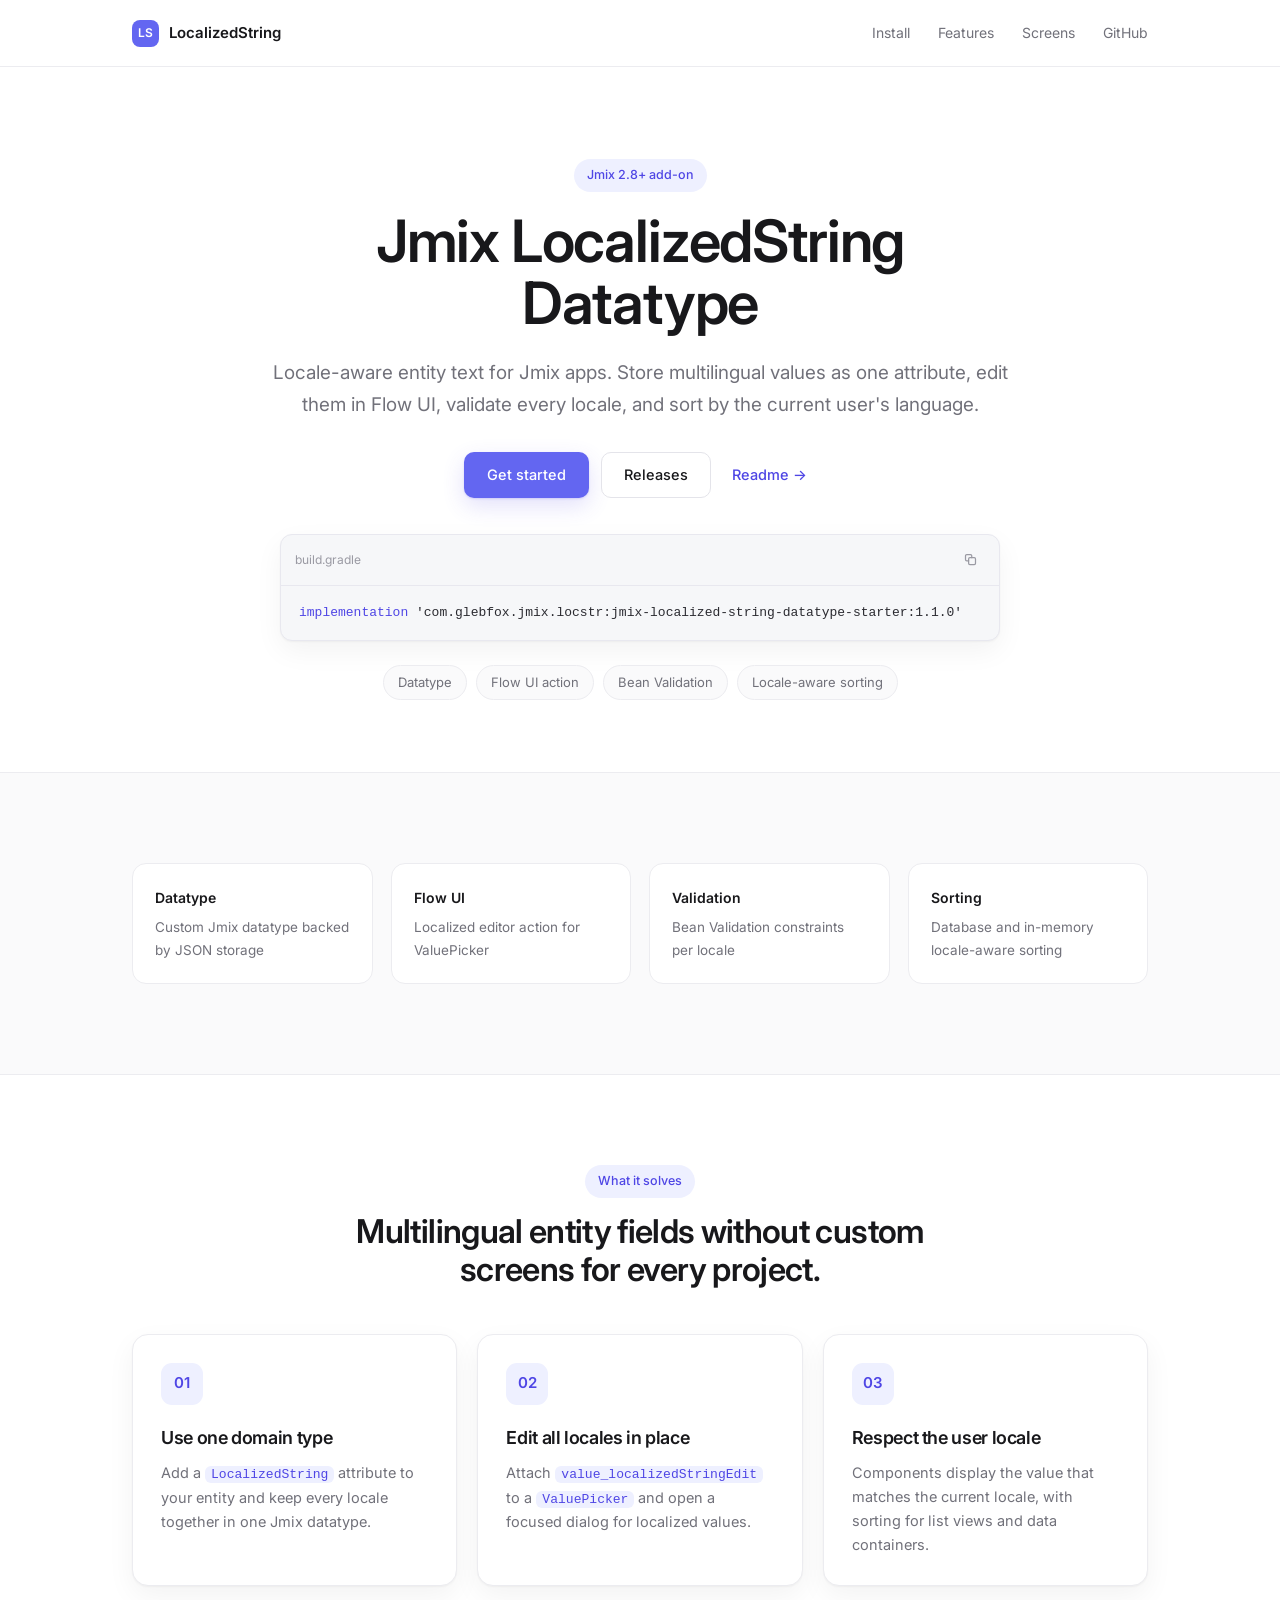
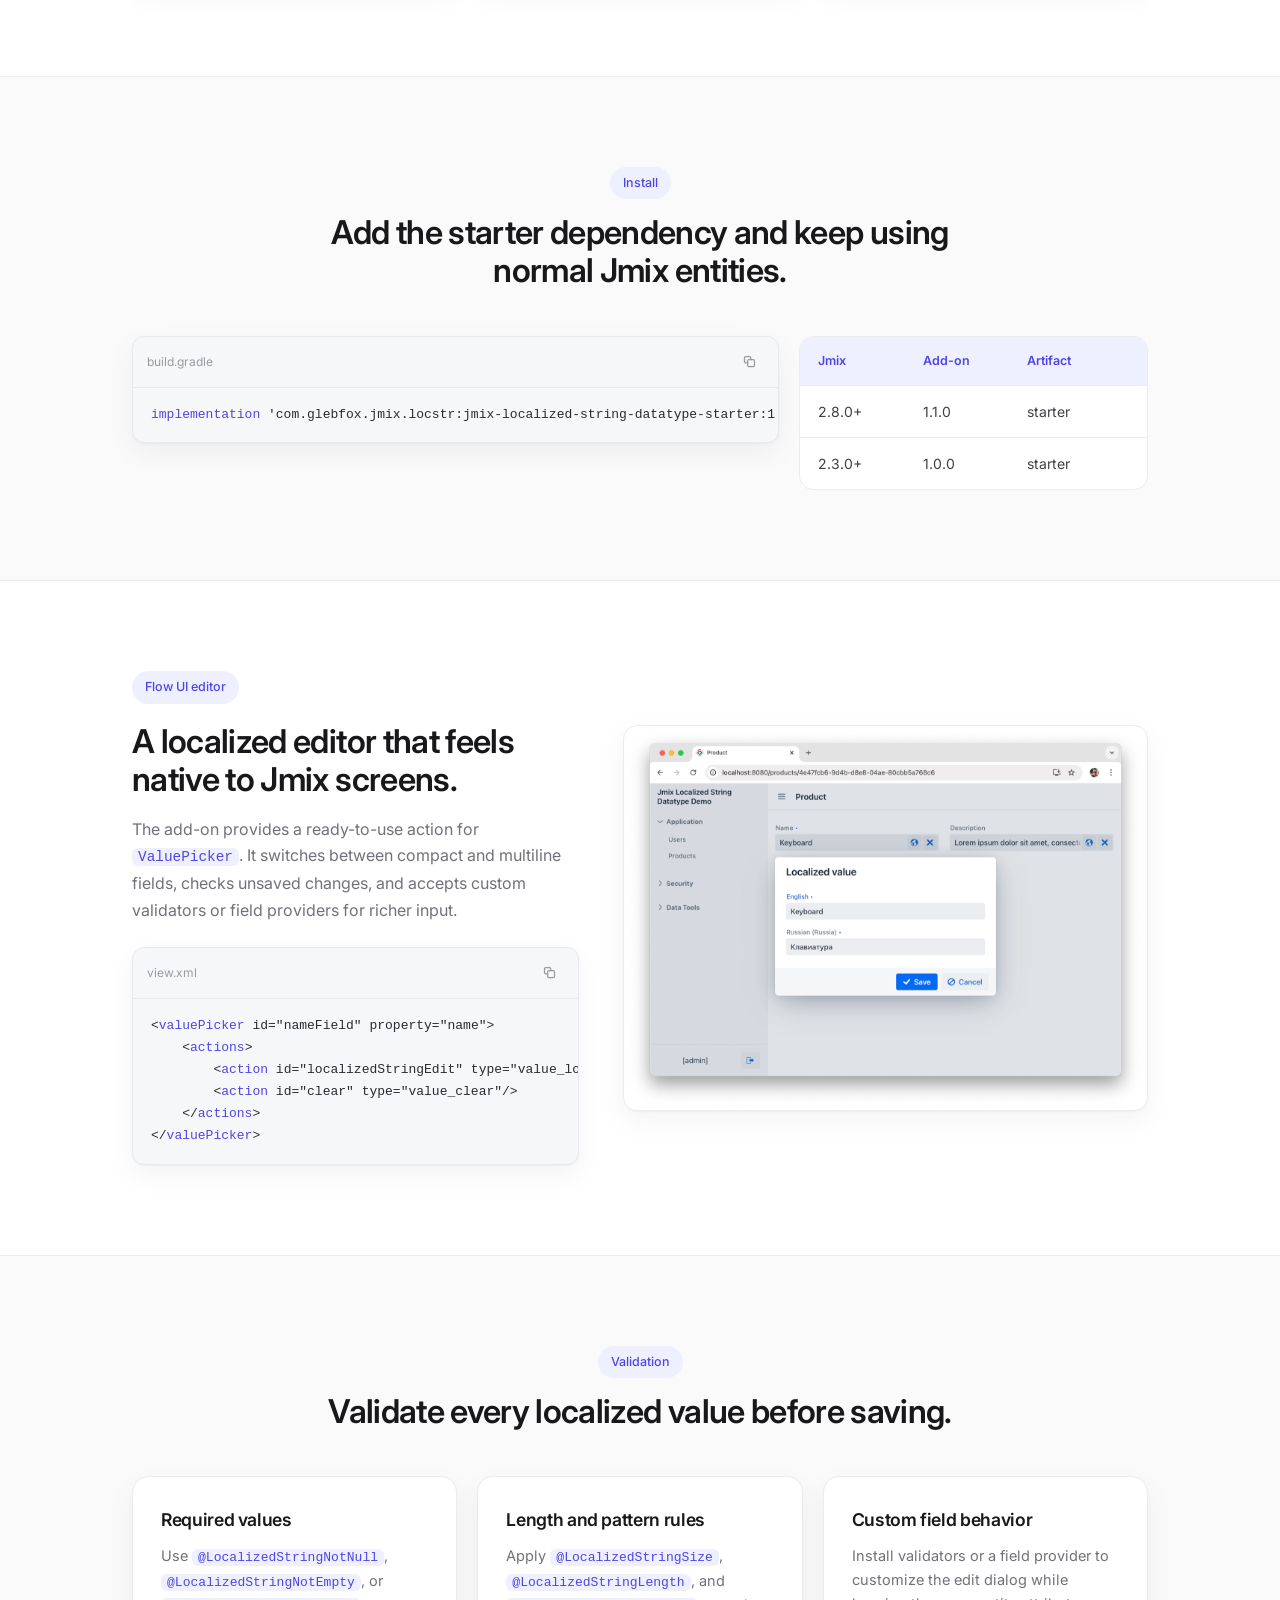
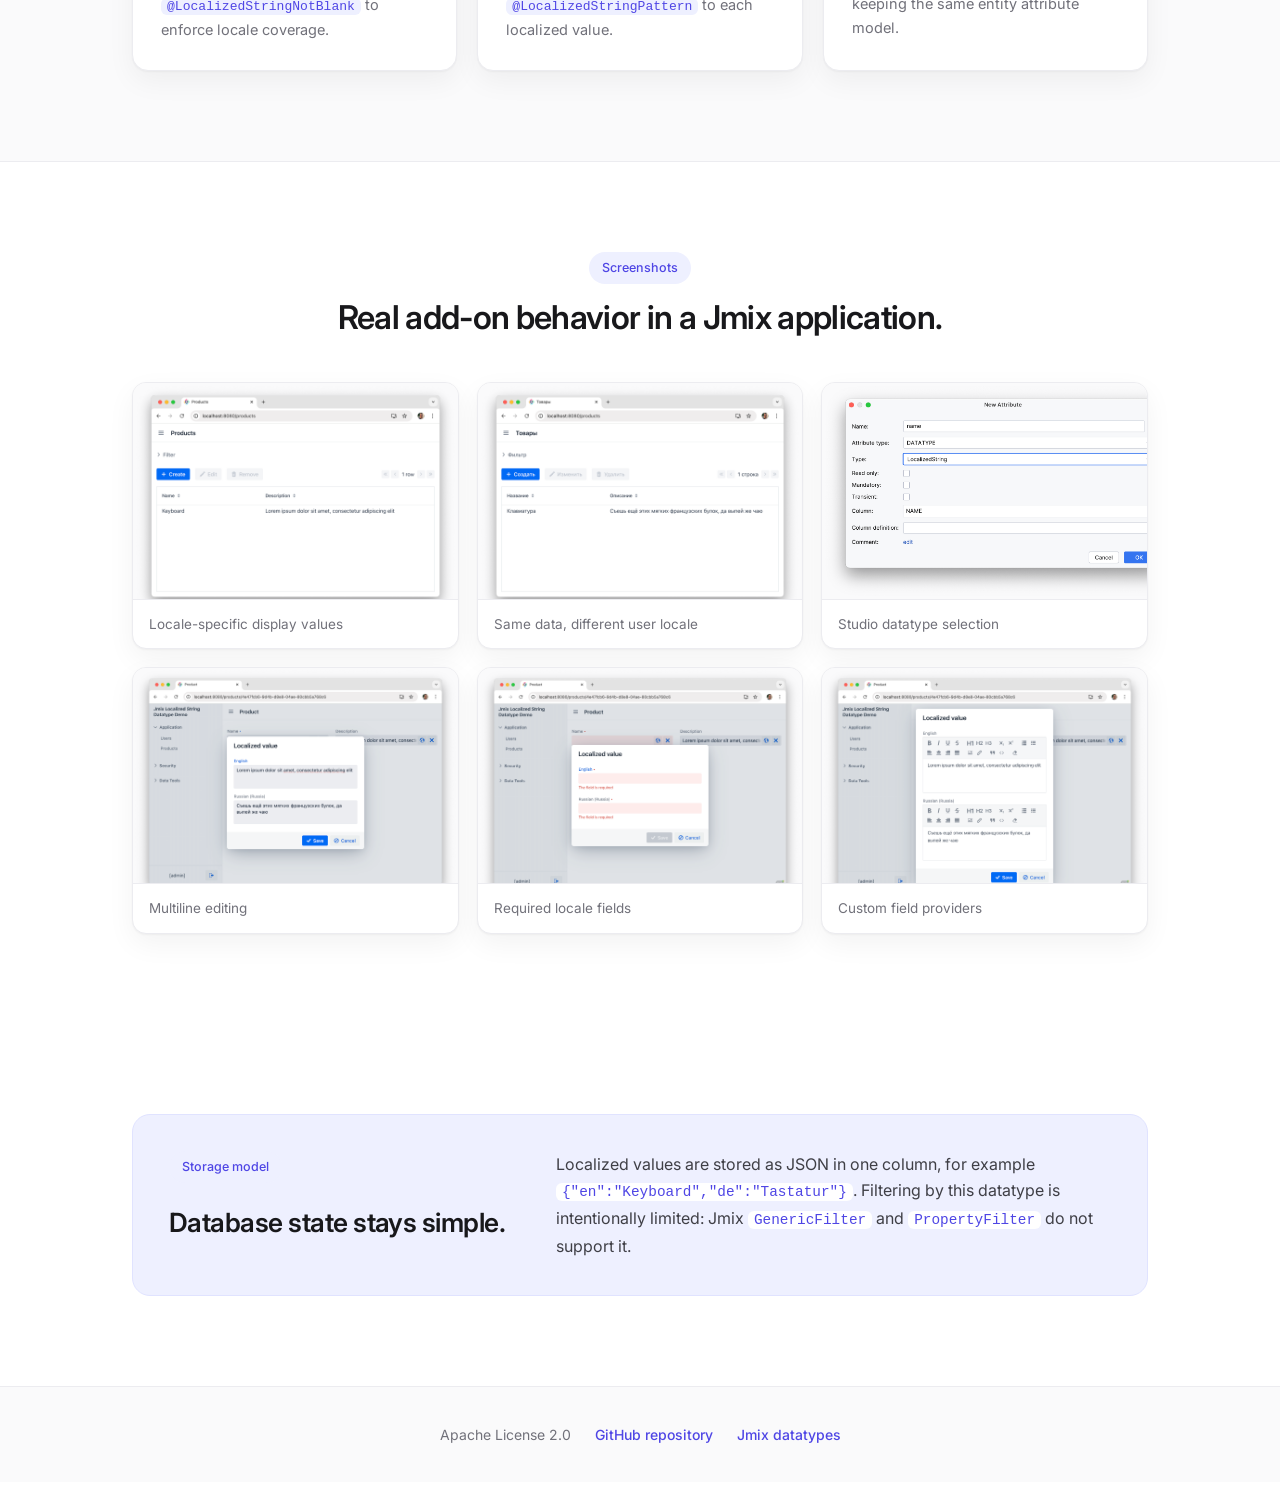
==== commit 5fc5efa2: "Add LS favicon Co-Authored-By: Claude Opus 4.8 (1M context) <noreply@anthropic.com>" ====
--- a/docs/index.html
+++ b/docs/index.html
@@ -5,6 +5,7 @@
     <meta name="viewport" content="width=device-width, initial-scale=1">
     <meta name="description" content="Jmix LocalizedString Datatype add-on for storing, editing, validating, and sorting localized entity attributes.">
     <title>Jmix LocalizedString Datatype</title>
+    <link rel="icon" type="image/svg+xml" href="assets/favicon.svg">
     <link rel="preconnect" href="https://fonts.googleapis.com">
     <link rel="preconnect" href="https://fonts.gstatic.com" crossorigin>
     <link href="https://fonts.googleapis.com/css2?family=Inter:wght@400;500;600;700&display=swap" rel="stylesheet">
